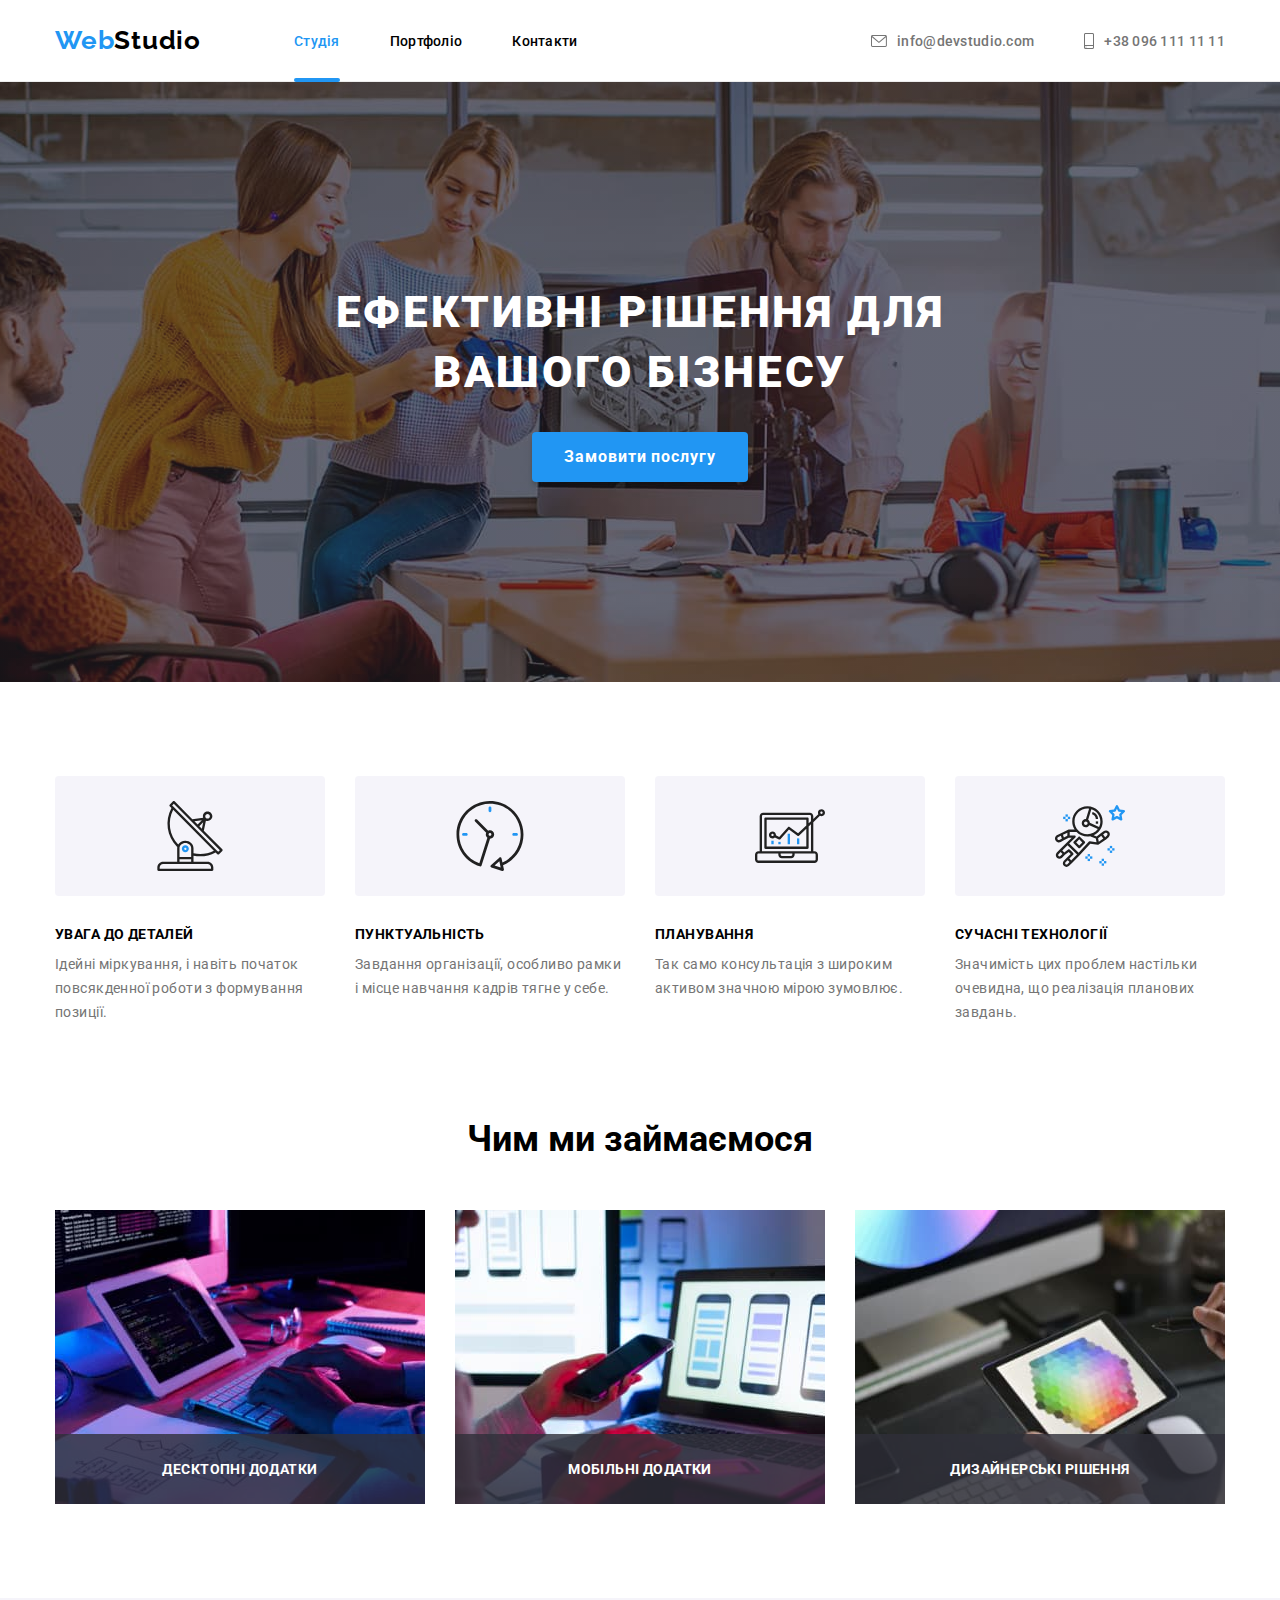
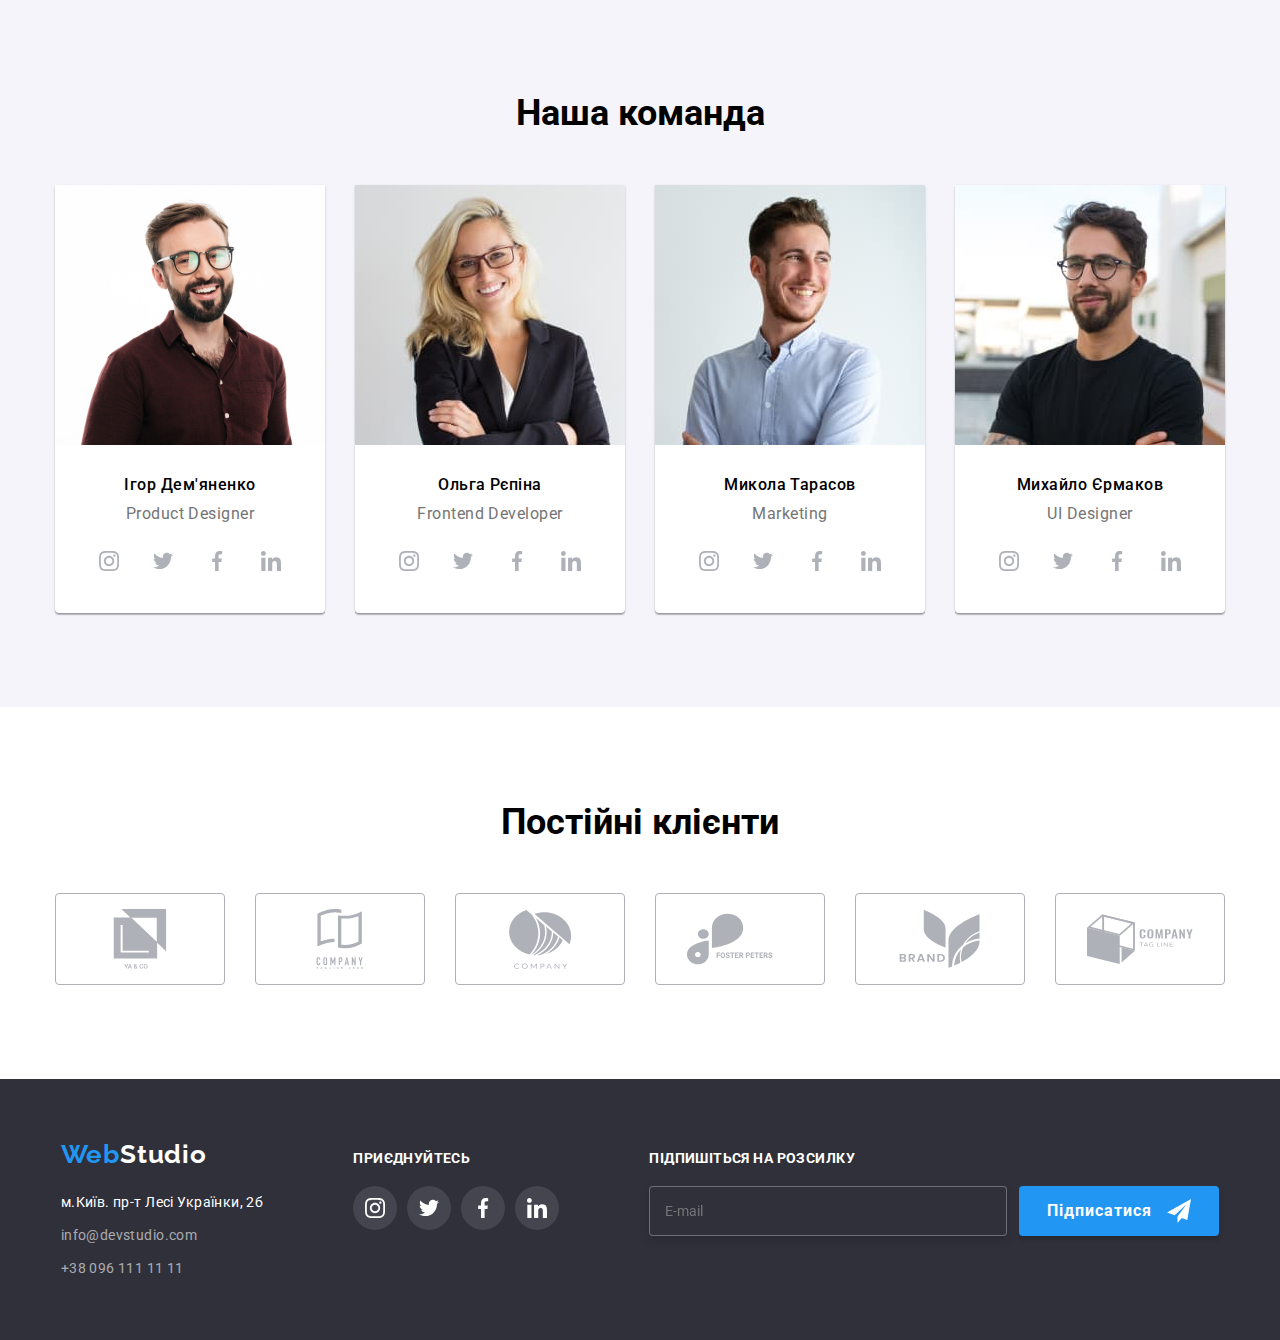
==== index.html @ ac4f2f2a "Add files via upload" ====
<!DOCTYPE html>
<html lang="uk">

<head>
  <meta charset="UTF-8">
  <meta http-equiv="X-UA-Compatible" content="IE=edge">
  <meta name="viewport" content="width=device-width, initial-scale=1.0">
  <link href="https://fonts.googleapis.com/css2?family=Raleway:wght@700&family=Roboto:wght@400;500;700;900&display=swap"
    rel="stylesheet">
  <link rel="stylesheet" href="https://cdnjs.cloudflare.com/ajax/libs/modern-normalize/1.1.0/modern-normalize.min.css">
  <link rel="stylesheet" href="css/main.min.css">
  <title>WebStudio</title>
</head>

<body>
  <!-- HEADER -->
  <header class="header">
    <div class="header__container container">
      <nav class="header__menu">
        <a href="/" class="logo__link logo"><span>Web</span>Studio</a>
        <ul class="menu__list">
          <li class="menu__item"><a href="#" class="menu__link active">Студія</a></li>
          <li class="menu__item"><a href="portfolio.html" class="menu__link">Портфоліо</a></li>
          <li class="menu__item"><a href="#" class="menu__link">Контакти</a></li>
        </ul>
      </nav>
      <ul class="header__contacts">
        <li class="header-contacts__item"><a href="mailto:info@devstudio.com" class="header-contacts__link link--mail">
            <svg class="contacts__icon icon--mail" width="16px" height="12px">
              <use href="./images/icons.svg#envelope"></use>
            </svg>
            info@devstudio.com</a></li>
        <li class="header-contacts__item"><a href="tel:+380961111111" class="header-contacts__link link--tel">
            <svg class="contacts__icon icon--tel" width="10px" height="16px">
              <use href="./images/icons.svg#smartphone"></use>
            </svg>+38 096
            111 11 11</a></li>
      </ul>
      <!-- MobMenu -->
      <button class="mob-menu__btn mob-menu__btn_open" data-menu-open>
        <svg class="mob-menu__burger" width="24" height="16">
          <use href="./images/icons.svg#icon-burger"></use>
        </svg>
      </button>
      <div class="mob-menu mob-menu_flex is-hidden" data-menu>
        <div>
          <button class="mob-menu__btn mob-menu__btn_close" data-menu-close>
            <svg class="mob-menu__cross" width="40" height="40">
              <use href="./images/icons.svg#icon-close"></use>
            </svg>
          </button>
          <ul class="mob-menu-list list">
            <li class="mob-menu-list__item">
              <a class="mob-menu-list__link link active" href="./index.html">Студия</a>
            </li>
            <li class="mob-menu-list__item">
              <a class="mob-menu-list__link link" href="./portfolio.html">Портфолио</a>
            </li>
            <li class="mob-menu-list__item">
              <a class="mob-menu-list__link link" href="">Контакты</a>
            </li>
          </ul>
        </div>
        <div class="mob-menu-list__down">
          <a class="mob-menu-list__tell link" href="tel:+380961111111">
            +38 096 111 11 11</a>
          <a class="mob-menu-list__mail link" href="mailto:info@devstudio.com">info@devstudio.com</a>
          <ul class="mob-menu-list__social list">
            <li class="mob-menu-list__social-item">Instagram</li>
            <li class="mob-menu-list__social-item">Twitter</li>
            <li class="mob-menu-list__social-item">Facebook</li>
            <li class="mob-menu-list__social-item">LinkedIn</li>
          </ul>
        </div>
      </div>
    </div>
  </header>
  <!-- /HEADER -->

  <!-- MAIN -->
  <main class="page">
    <!-- INTRO -->
    <section class="intro">
      <div class="intro__container container">
        <h1 class="intro__title">Ефективні рішення для вашого бізнесу</h1>
        <button type="button" class="intro__button" data-modal-open>Замовити послугу</button>
      </div>
    </section>
    <!-- ADVANTAGES -->
    <section class="section advantages">
      <div class="advantages__container container">
        <h2 class="advantages__title--hidden title-block">Принцип роботи</h2>
        <ul class="advantages__list">
          <li class="advantages__item advantages__item--antenna">
            <h3 class="advantages__subtitle">УВАГА ДО ДЕТАЛЕЙ</h3>
            <p class="advantages__text">Ідейні міркування, і навіть початок повсякденної роботи з формування позиції.
            </p>
          </li>
          <li class="advantages__item advantages__item--clock">
            <h3 class="advantages__subtitle">ПУНКТУАЛЬНІСТЬ</h3>
            <p class="advantages__text">Завдання організації, особливо рамки і місце навчання кадрів тягне у себе.</p>
          </li>
          <li class="advantages__item advantages__item--diagram">
            <h3 class="advantages__subtitle">ПЛАНУВАННЯ</h3>
            <p class="advantages__text">Так само консультація з широким активом значною мірою зумовлює.</p>
          </li>
          <li class="advantages__item advantages__item--astronaut">
            <h3 class="advantages__subtitle">СУЧАСНІ ТЕХНОЛОГІЇ</h3>
            <p class="advantages__text">Значимість цих проблем настільки очевидна, що реалізація планових завдань.</p>
          </li>
        </ul>
      </div>
    </section>
    <!-- What-We-Do -->
    <section class="section whatwedo">
      <div class="whatwedo__container container">
        <h2 class="whatwedo__title title-block">Чим ми займаємося</h2>
        <ul class="whatwedo__gallery gallery">
          <li class="whatwedo__item">
            <img srcset="images/whatwedo/whatwedo_img1@2x.jpg 2x" src="images/whatwedo/whatwedo_img1.jpg"
              alt="людина працює за комп'ютером" width="370" />
            <div class="whatwedo__overlay">
              <p class="whatwedo__text">Десктопні додатки</p>
            </div>
          </li>
          <li class="whatwedo__item">
            <img srcset="images/whatwedo/whatwedo_img2@2x.jpg 2x" src="images/whatwedo/whatwedo_img2.jpg"
              alt="жінка розробляє макет в ноутбуці" width="370">
            <div class="whatwedo__overlay">
              <p class="whatwedo__text">Мобільні додатки</p>
            </div>
          </li>
          <li class="whatwedo__item">
            <img srcset="images/whatwedo/whatwedo_img3@2x.jpg 2x" src="images/whatwedo/whatwedo_img3.jpg"
              alt="жінка дивиться палітру кольорів в планшеті" width="370">
            <div class="whatwedo__overlay">
              <p class="whatwedo__text">Дизайнерські рішення</p>
            </div>
          </li>
        </ul>
      </div>
    </section>
    <!-- TEAM -->
    <section class="section team">
      <div class="team__container container">
        <h2 class="team__title title-block">Наша команда</h2>
        <ul class="team__list">
          <li class="team__item item-team">
            <img srcset="./images/team/desktop-product-designer@2x.jpg 2x"
              src="./images/team/desktop-product-designer.jpg" alt="фото Ольга Репина" width="270">
            <div class="item-team__content">
              <h3 class="item-team__title">Ігор Дем'яненко</h3>
              <p class="item-team__text" lang="en">Product Designer</p>
              <ul class="team-icon__list">
                <li class="team-icon__item">
                  <a class="team-icon__link" href="#" target="_blank">
                    <svg class="team__icon icon--instagram" width="20px" height="20px">
                      <use href="./images/icons.svg#instagram"></use>
                    </svg>
                  </a>
                </li>
                <li class="team-icon__item">
                  <a class="team-icon__link" href="#" target="_blank">
                    <svg class="team__icon icon--twitter" width="20px" height="20px">
                      <use href="./images/icons.svg#twitter"></use>
                    </svg>
                  </a>
                </li>
                <li class="team-icon__item">
                  <a class="team-icon__link" href="#" target="_blank">
                    <svg class="team__icon icon--facebook" width="20" height="20">
                      <use href="./images/icons.svg#facebook"></use>
                    </svg>
                  </a>
                </li>
                <li class="team-icon__item">
                  <a class="team-icon__link" href="#" target="_blank">
                    <svg class="team__icon icon--linkedin" width="20px" height="20px">
                      <use href="./images/icons.svg#linkedin"></use>
                    </svg>
                  </a>
                </li>
              </ul>
            </div>
          </li>
          <li class="team__item item-team">
            <img srcset="./images/team/desktop-frontend-developer@2x.jpg 2x"
              src="./images/team/desktop-frontend-developer.jpg" width="270" alt="фотографія Ольгі">
            <div class="item-team__content">
              <h3 class="item-team__title">Ольга Рєпіна</h3>
              <p class="item-team__text" lang="en">Frontend Developer</p>
              <ul class="team-icon__list">
                <li class="team-icon__item">
                  <a class="team-icon__link" href="#" target="_blank">
                    <svg class="team__icon icon--instagram" width="20px" height="20px">
                      <use href="./images/icons.svg#instagram"></use>
                    </svg>
                  </a>
                </li>
                <li class="team-icon__item">
                  <a class="team-icon__link" href="#" target="_blank">
                    <svg class="team__icon icon--twitter" width="20px" height="20px">
                      <use href="./images/icons.svg#twitter"></use>
                    </svg>
                  </a>
                </li>
                <li class="team-icon__item">
                  <a class="team-icon__link" href="#" target="_blank">
                    <svg class="team__icon icon--facebook" width="20" height="20">
                      <use href="./images/icons.svg#facebook"></use>
                    </svg>
                  </a>
                </li>
                <li class="team-icon__item">
                  <a class="team-icon__link" href="#" target="_blank">
                    <svg class="team__icon icon--linkedin" width="20px" height="20px">
                      <use href="./images/icons.svg#linkedin"></use>
                    </svg>
                  </a>
                </li>
              </ul>
            </div>
          </li>
          <li class="team__item item-team">
            <img srcset="./images/team/desktop-marketing@2x.jpg 2x" src="./images/team/desktop-marketing.jpg"
              width="270" alt="фотографія Миколи">
            <div class="item-team__content">
              <h3 class="item-team__title">Микола Тарасов</h3>
              <p class="item-team__text" lang="en">Marketing</p>
              <ul class="team-icon__list">
                <li class="team-icon__item">
                  <a class="team-icon__link" href="#" target="_blank">
                    <svg class="team__icon icon--instagram" width="20px" height="20px">
                      <use href="./images/icons.svg#instagram"></use>
                    </svg>
                  </a>
                </li>
                <li class="team-icon__item">
                  <a class="team-icon__link" href="#" target="_blank">
                    <svg class="team__icon icon--twitter" width="20px" height="20px">
                      <use href="./images/icons.svg#twitter"></use>
                    </svg>
                  </a>
                </li>
                <li class="team-icon__item">
                  <a class="team-icon__link" href="#" target="_blank">
                    <svg class="team__icon icon--facebook" width="20" height="20">
                      <use href="./images/icons.svg#facebook"></use>
                    </svg>
                  </a>
                </li>
                <li class="team-icon__item">
                  <a class="team-icon__link" href="#" target="_blank">
                    <svg class="team__icon icon--linkedin" width="20px" height="20px">
                      <use href="./images/icons.svg#linkedin"></use>
                    </svg>
                  </a>
                </li>
              </ul>
            </div>
          </li>
          <li class="team__item item-team">
            <img srcset="./images/team/desktop-ui-designer@2x.jpg 2x" src="./images/team/desktop-ui-designer.jpg"
              width="270" alt="фотографія Михайла">
            <div class="item-team__content">
              <h3 class="item-team__title">Михайло Єрмаков</h3>
              <p class="item-team__text" lang="en">UI Designer</p>
              <ul class="team-icon__list">
                <li class="team-icon__item">
                  <a class="team-icon__link" href="#" target="_blank">
                    <svg class="team__icon icon--instagram" width="20px" height="20px">
                      <use href="./images/icons.svg#instagram"></use>
                    </svg>
                  </a>
                </li>
                <li class="team-icon__item">
                  <a class="team-icon__link" href="#" target="_blank">
                    <svg class="team__icon icon--twitter" width="20px" height="20px">
                      <use href="./images/icons.svg#twitter"></use>
                    </svg>
                  </a>
                </li>
                <li class="team-icon__item">
                  <a class="team-icon__link" href="#" target="_blank">
                    <svg class="team__icon icon--facebook" width="20" height="20">
                      <use href="./images/icons.svg#facebook"></use>
                    </svg>
                  </a>
                </li>
                <li class="team-icon__item">
                  <a class="team-icon__link" href="#" target="_blank">
                    <svg class="team__icon icon--linkedin" width="20px" height="20px">
                      <use href="./images/icons.svg#linkedin"></use>
                    </svg>
                  </a>
                </li>
              </ul>
            </div>
          </li>
        </ul>
      </div>
    </section>
    <section class="clients section">
      <div class="clients__container container">
        <h2 class="clients__title title-block">Постійні клієнти</h2>
        <ul class="clients__list">
          <li class="clients__item">
            <a class="clients__link" href="#" target="_blank">
              <svg class="clients__icon" width="106" height="60">
                <use href="./images/icons.svg#ya-co"></use>
              </svg>
            </a>
          </li>
          <li class="clients__item">
            <a class="clients__link" href="#" target="_blank">
              <svg class="clients__icon" width="106" height="60">
                <use href="./images/icons.svg#tagline"></use>
              </svg>
            </a>
          </li>
          <li class="clients__item">
            <a class="clients__link" href="#" target="_blank">
              <svg class="clients__icon" width="106" height="60">
                <use href="./images/icons.svg#company"></use>
              </svg>
            </a>
          </li>
          <li class="clients__item">
            <a class="clients__link" href="#" target="_blank">
              <svg class="clients__icon" width="106" height="60">
                <use href="./images/icons.svg#foster"></use>
              </svg>
            </a>
          </li>
          <li class="clients__item">
            <a class="clients__link" href="#" target="_blank">
              <svg class="clients__icon" width="106" height="60">
                <use href="./images/icons.svg#brand"></use>
              </svg>
            </a>
          </li>
          <li class="clients__item">
            <a class="clients__link" href="#" target="_blank">
              <svg class="clients__icon" width="106" height="60">
                <use href="./images/icons.svg#tag-line"></use>
              </svg>
            </a>
          </li>
        </ul>
      </div>
    </section>
  </main>
  <!-- /MAIN -->
  <!-- FOOTER -->
  <footer class="footer">
    <div class="footer__container container">
      <div class="footer__info">
        <a href="/" class="footer-logo logo__link "><span>Web</span>Studio</a>
        <address class="footer__address address">
          <ul class="address__list">
            <li><a href="https://goo.gl/maps/fDBCQv3pAZJWur3u7" target="_blank" rel="noreferrer noopener nofollow"
                class="address__link--white">м.Київ. пр-т Лесі Українки, 2б</a></li>
            <li><a href="mailto:info@devstudio.com" class="address__link">info@devstudio.com</a></li>
            <li><a href="tel:+380961111111" class="address__link">+38 096 111 11 11</a></li>
          </ul>
        </address>
      </div>
      <div class="footer__socials socials">
        <p class="socials__title">приєднуйтесь</p>
        <ul class="socials__list">
          <li class="socials__item">
            <a class="socials__link" href="#" target="_blank">
              <svg class="socials__icon" width="20" height="20">
                <use href="./images/icons.svg#instagram"></use>
              </svg>
            </a>
          </li>
          <li class="socials__item">
            <a class="socials__link" href="#" target="_blank">
              <svg class="socials__icon" width="20" height="20">
                <use href="./images/icons.svg#twitter"></use>
              </svg>
            </a>
          </li>
          <li class="socials__item">
            <a class="socials__link" href="#" target="_blank">
              <svg class="socials__icon" width="20" height="20">
                <use href="./images/icons.svg#facebook"></use>
              </svg>
            </a>
          </li>
          <li class="socials__item">
            <a class="socials__link" href="#" target="_blank">
              <svg class="socials__icon" width="20" height="20">
                <use href="./images/icons.svg#linkedin"></use>
              </svg>
            </a>
          </li>
        </ul>
      </div>
      <!-- FOOTER-FORM -->
      <form class="footer__form form">
        <p class="footer-form__title">Підпишіться на розсилку</p>
        <div class="footer-form__wrapper">
          <input class="footer-form__email" type="email" name="useremail" placeholder="E-mail"
            pattern="[a-z0-9._%+-]+@[a-z0-9.-]+\.[a-z]{2,4}$">
          <button class="footer-form__btn" type="submit">Підписатися
            <svg class="footer-form__icon icon--check-mark" width="24" height="24">
              <use href="./images/icons.svg#check-mark"></use>
            </svg>
            <svg class="footer-form__icon icon--send" width="24" height="24">
              <use href="./images/icons.svg#icon-send"></use>
            </svg>
          </button>
        </div>
      </form>
      <!--/ FOOTER-FORM -->
    </div>
  </footer>
  <!--/ FOOTER -->
  <!-- BACKDROP -->
  <div class="backdrop backdrop--hidden" data-modal>
    <div class="modal">
      <button class="modal__btn" type="button" data-modal-close></button>
      <!-- BACKDROP-FORM -->
      <form class="modal__form form">
        <p class="modal__title">Залиште свої дані, ми вам передзвонимо</p>
        <label class="modal__label" for="person">
          <span class="modal__subtitle">Імʼя</span>
        </label>
        <div class="modal__wrapper">
          <input class="modal__input input--person" type="text" required pattern="[a-zA-Zа-яА-ЯіІїЇʼҐґєЄ]+"
            name="username" id="person">
          <svg class="modal__icon icon--person" width="18" height="18">
            <use href="./images/icons.svg#person"></use>
          </svg>
        </div>
        <label class="modal__label" for="phone">
          <span class="modal__subtitle">Телефон</span>
        </label>
        <div class="modal__wrapper">
          <input class="modal__input input--phone" type="tel" name="userphone" id="phone"
            pattern="[0-9]{3}-[0-9]{3}-[0-9]{2}-[0-9]{2}" required>
          <svg class="modal__icon icon--phone" width="18" height="18">
            <use href="./images/icons.svg#phone"></use>
          </svg>
        </div>
        <label class="modal__label" for="email">
          <span class="modal__subtitle">Пошта</span>
        </label>
        <div class="modal__wrapper">
          <input class="modal__input input--email" type="email" name="useremail" id="email" required
            pattern="[a-z0-9._%+-]+@[a-z0-9.-]+\.[a-z]{2,4}$">
          <svg class="modal__icon icon--email" width="18" height="18">
            <use href="./images/icons.svg#email"></use>
          </svg>
        </div>
        <label class="modal__label" for="message">
          <span class="modal__subtitle">Пошта</span>
        </label>
        <textarea name="usermessage" class="modal__message" placeholder="Введіть текст" id="message"></textarea>

        <label class="modal__label label--checkbox">
          <input class="modal__checkbox checkbox" type="checkbox" name="userpolicy" required>
          <svg class="checkbox-icon__wrap" width="16" height="15">
            <use class="checkbox-icon__inner" href="./images/icons.svg#check-mark"></use>
          </svg>
          Погоджуюся з розсилкою та приймаю&nbsp;<a href="#">Умови договору</a>
        </label>
        <button class="modal-form__btn" type="submit">Відправити</button>
      </form>
      <!--/ BACKDROP-FORM -->
    </div>
  </div>
  <!--/ BACKDROP -->
  <script src="./js/modal.js"></script>
  <script src="./js/mobile-menu.js"></script>
</body>

</html>
---- css/main.min.css ----
a{text-decoration:none}ul,ol,li{list-style:none;margin:0;padding:0}img{display:block}button{cursor:pointer}h1,h2,h3,h4,h5,h6,p{margin:0}body{font-size:14px;color:var(--black-text-colot);font-family:var(--primary-font)}.container{margin:0 auto;padding:0 15px}@media(min-width: 480px){.container{max-width:480px}}@media(min-width: 768px){.container{max-width:768px}}@media(min-width: 1200px){.container{max-width:1200px}}.section{padding:60px 0}@media(min-width: 1200px){.section{padding:94px 0}}:root{--primary-font: "Roboto", sans-serif;--secondary-font: "Raleway", sans-serif;--white-base-color: #fff;--third-background-color: #f5f4fa;--black-background-color: #2F303A;--black-text-color: #212121;--grey-text-color: #757575;--white-alfa-color: rgba(255, 255, 255, 0.6);--blue-accent-color: #2196F3}.advantages__title--hidden,.visually--hidden,.ourworks__title--hidden{position:absolute;width:1px;height:1px;margin:-1px;padding:0;overflow:hidden;border:0;clip:rect(0 0 0 0)}.title-block{font-weight:700;font-size:28px;line-height:1.1785714286;text-align:center;margin-bottom:30px}@media(min-width: 1200px){.title-block{font-size:36px;margin-bottom:50px}}.logo{font-family:var(--secondary-font);font-weight:700;letter-spacing:.03em;font-size:24px;line-height:1.1666666667;padding:16px 0}.logo:not(:last-child){margin:0 88px 0 0}@media screen and (min-width: 768px){.logo{padding:25px 0}}@media screen and (min-width: 1200px){.logo{font-size:26px;line-height:1.1923076923}.logo:not(:last-child){margin:0 93px 0 0}}.logo__link{color:#000}.logo__link span{color:var(--blue-accent-color)}.footer-logo{font-family:var(--secondary-font);font-weight:700;letter-spacing:.03em;font-size:24px;line-height:1.1666666667;color:var(--white-base-color);margin:0 0 20px 0;display:inline-block}@media screen and (min-width: 1200px){.footer-logo{font-size:26px;line-height:1.1923076923}}.backdrop{position:fixed;top:0;left:0;width:100%;height:100%;background:rgba(0,0,0,.2);transition-property:opacity,transform,visibility;transition-duration:250ms;transition-timing-function:cubic-bezier(0.4, 0, 0.2, 1)}.backdrop--hidden{transform:scale(0.5);opacity:0;pointer-events:none;visibility:hidden}.modal{position:absolute;top:50%;left:50%;width:310px;transform:translate(-50%, -50%);background-color:var(--white-base-color);box-shadow:0px 1px 3px rgba(0,0,0,.12),0px 1px 1px rgba(0,0,0,.14),0px 2px 1px rgba(0,0,0,.2);border-radius:4px}@media screen and (min-width: 480px){.modal{width:450px}}@media screen and (min-width: 1200px){.modal{width:528px}}.modal__btn{position:absolute;top:8px;right:8px;width:30px;height:30px;padding:0;border:1px solid rgba(0,0,0,.2);border-radius:50%;background-color:var(--blue-accent-color);transition-property:background-color;transition-duration:250ms;transition-timing-function:cubic-bezier(0.4, 0, 0.2, 1)}.modal__btn:hover{background-color:#fff}.modal__btn::before{position:absolute;top:12px;left:8px;transform:rotate(113deg);content:"";width:18px;height:3px;background-color:#fff;border-radius:2px;transition-property:transform,background-color;transition-duration:250ms;transition-timing-function:cubic-bezier(0.4, 0, 0.2, 1)}.modal__btn::after{position:absolute;top:15px;left:3px;transform:rotate(50deg);content:"";width:14px;height:3px;content:"";background-color:#fff;border-radius:2px;transition-property:transform,background-color;transition-duration:250ms;transition-timing-function:cubic-bezier(0.4, 0, 0.2, 1)}.modal__btn:focus::before,.modal__btn:hover::before{transform:rotate(45deg);background-color:var(--blue-accent-color);top:13px;left:4px;width:20px;height:3px}.modal__btn:focus::after,.modal__btn:hover::after{background-color:var(--blue-accent-color);transform:rotate(-45deg);top:13px;left:4px;width:20px;height:3px}.modal__form{max-width:310px;padding:30px 30px 10px;display:flex;flex-direction:column}@media screen and (min-width: 480px){.modal__form{max-width:450px;padding:40px}}@media(min-width: 1200px){.modal__form{max-width:528px}}.modal__title{font-weight:700;letter-spacing:.03em;font-size:20px;line-height:1.15;text-align:center;color:var(--black-text-color);margin-bottom:12px}.modal__label{margin-bottom:4px}.modal__subtitle{font-size:12px;line-height:1.1666666667;letter-spacing:.01em;color:var(--grey-text-color)}.modal__wrapper{position:relative;margin-bottom:10px}.modal__input{width:100%;height:40px;padding:14px 0 14px 42px;border:1px solid rgba(33,33,33,.2);border-radius:4px;outline:none;transition-property:border;transition-duration:250ms;transition-timing-function:cubic-bezier(0.4, 0, 0.2, 1)}.modal__input:focus{border:1px solid var(--blue-accent-color)}.modal__icon{position:absolute;top:50%;left:15px;transform:translateY(-50%);transition-property:fill;transition-duration:250ms;transition-timing-function:cubic-bezier(0.4, 0, 0.2, 1)}.modal__input:focus+.modal__icon{fill:var(--blue-accent-color)}.modal__message{width:100%;height:120px;padding:12px 16px;margin-bottom:20px;border:1px solid rgba(33,33,33,.2);border-radius:4px;resize:none;outline:none;transition-property:border;transition-duration:250ms;transition-timing-function:cubic-bezier(0.4, 0, 0.2, 1)}.modal__message::placeholder{font-weight:400;font-size:12px;line-height:1.1666666667;letter-spacing:.01em;color:rgba(117,117,117,.5)}.modal__message:focus{border:1px solid var(--blue-accent-color)}.checkbox{appearance:none}.label--checkbox{display:flex;align-items:center;margin:0 0 30px 10px;text-align:center;font-weight:400;font-size:12px;line-height:1.1666666667;letter-spacing:.03em;color:var(--grey-text-color)}.label--checkbox>a{text-decoration:underline;color:var(--blue-accent-color)}@media(min-width: 1200px){.label--checkbox{font-size:14px;line-height:1.7142857143}}.checkbox-icon__wrap{border:2px solid #212121;border-radius:2px;margin-right:9px}.modal__checkbox:checked+.checkbox-icon__wrap{background-color:var(--blue-accent-color);border:none}.modal-form__btn{align-self:center;font-weight:700;font-size:16px;line-height:1.875;color:var(--white-base-color);padding:10px 20px;background:var(--blue-accent-color);box-shadow:0px 4px 4px rgba(0,0,0,.15);border-radius:4px;border:none}@media screen and (min-width: 480px){.modal-form__btn{padding:10px 52px}}.footer-form__title{margin-bottom:20px;font-weight:700;letter-spacing:.03em;text-align:center;line-height:1.1428571429;text-transform:uppercase;color:var(--white-base-color)}@media(min-width: 1200px){.footer-form__title{text-align:start}}.footer-form__wrapper{display:flex;flex-direction:column;align-items:center;row-gap:20px}@media(min-width: 1200px){.footer-form__wrapper{flex-direction:row;column-gap:12px}}.footer-form__email{width:300px;height:50px;padding:15px;background:var(--black-background-color);border:1px solid rgba(255,255,255,.3);filter:drop-shadow(0px 4px 4px rgba(0, 0, 0, 0.15));border-radius:4px;outline:none;transition-property:border;transition-duration:250ms;transition-timing-function:cubic-bezier(0.4, 0, 0.2, 1)}.footer-form__email:focus{border:1px solid var(--blue-accent-color);color:var(--white-base-color)}@media(min-width: 480px){.footer-form__email{width:450px}}@media(min-width: 1200px){.footer-form__email{width:358px}}.footer-form__btn{position:relative;display:flex;align-items:center;column-gap:10px;min-width:200px;height:50px;padding:10px 28px;font-weight:700;font-size:16px;line-height:1.875;letter-spacing:.06em;background:var(--blue-accent-color);box-shadow:0px 4px 4px rgba(0,0,0,.15);border-radius:4px;color:var(--white-base-color);border:none}.icon--check-mark{opacity:0}.footer-form__btn:hover .icon--check-mark{animation-name:checkMarkAttention;animation-duration:1s;animation-delay:.8s;animation-timing-function:cubic-bezier(0.455, 0.03, 0.515, 0.955);animation-iteration-count:infinite}@keyframes checkMarkAttention{50%{opacity:1}}.icon--send{position:absolute;right:28px;fill:var(--white-base-color)}.footer-form__btn:hover .icon--send{animation-name:iconPlane;animation-duration:.7s;animation-timing-function:cubic-bezier(0.755, 0.05, 0.855, 0.06);animation-fill-mode:forwards;z-index:100}@keyframes iconPlane{0%{transform:translate(0px, 0px)}100%{transform:translate(100px, -150px);opacity:0}}.mob-menu{width:100vw;height:100vh;position:fixed;background-color:#fff;top:0;right:0;padding:15px 10px 48px 40px;z-index:999}.mob-menu_flex{display:flex;flex-direction:column;justify-content:space-between}.mob-menu__btn{transition-property:fill;transition-duration:250ms;transition-timing-function:cubic-bezier(0.4, 0, 0.2, 1)}.mob-menu__btn:hover>svg{fill:var(--blue-accent-color)}.mob-menu__btn_open{display:flex;align-items:center;justify-content:center;width:40px;height:40px;background-color:rgba(0,0,0,0);color:#212121;border:none;margin-left:auto;cursor:pointer}@media screen and (min-width: 768px){.mob-menu__btn_open{display:none}}.mob-menu__btn_close{display:flex;align-items:center;justify-content:center;background-color:rgba(0,0,0,0);color:#212121;border:none;margin-left:auto;cursor:pointer}.mob-menu-list__item:not(:last-child){margin-bottom:32px}.mob-menu-list__link{font-family:Roboto;font-weight:500;font-size:40px;line-height:1.18;letter-spacing:.02em;color:var(--black-text-color);transition-property:color;transition-duration:250ms;transition-timing-function:cubic-bezier(0.4, 0, 0.2, 1)}.mob-menu-list__link:focus,.mob-menu-list__link:hover{color:var(--blue-accent-color)}.mob-menu-list__tell{display:block;margin-bottom:32px;font-family:Roboto;font-style:normal;font-weight:500;font-size:30px;line-height:1;letter-spacing:.02em;color:var(--blue-accent-color)}@media screen and (min-width: 480px){.mob-menu-list__tell{font-size:34px;line-height:1.1764705882}}.mob-menu-list__mail{display:block;font-family:Roboto;font-style:normal;font-weight:500;font-size:24px;line-height:1.17;letter-spacing:.02em;color:var(--grey-text-color);margin-bottom:40px}@media screen and (min-width: 480px){.mob-menu-list__mail{margin-bottom:64px}}.mob-menu-list__social{display:flex;flex-wrap:wrap;gap:20px}.mob-menu-list__social-item{position:relative;font-weight:500;font-size:18px;line-height:1.22;letter-spacing:.02em;color:var(--blue-accent-color);cursor:pointer}.mob-menu-list__social-item:not(:first-child)::before{content:"";display:block;position:absolute;top:0;left:-10px;width:1px;height:22px;background-color:rgba(33,33,33,.2)}@media screen and (max-width: 407px){.mob-menu-list__social-item:last-child{margin-left:10px}}.mob-menu.is-hidden{opacity:0;visibility:hidden;pointer-events:none}.header{border-bottom:1px solid #ececec}.header__container{display:flex;align-items:center}.header__menu{display:flex;align-items:center}.header__contacts{display:none}@media(min-width: 768px){.header__contacts{display:block;margin-left:auto}}@media screen and (min-width: 1200px){.header__contacts{display:flex}.header__contacts>li:not(:last-child){margin:0 50px 0 0px}}.menu__list{display:none}@media(min-width: 768px){.menu__list{display:flex;align-items:center}}.menu__item:not(:last-child){margin:0 50px 0 0}.menu__link{display:block;padding:32px 0;color:inherit;font-weight:500;letter-spacing:.02em;line-height:1.1428571429;transition-property:color;transition-duration:250ms;transition-timing-function:cubic-bezier(0.4, 0, 0.2, 1)}.menu__link:hover{color:var(--blue-accent-color)}.active{color:var(--blue-accent-color);position:relative}.active::after{position:absolute;bottom:-1px;left:0;content:"";width:100%;height:4px;background:var(--blue-accent-color);border-radius:2px;display:block}.header-contacts__link{display:flex;align-items:center;column-gap:10px;color:var(--grey-text-color);letter-spacing:.02em;font-weight:500;font-size:12px;line-height:1.1666666667;padding:5px 0;transition-property:color;transition-duration:250ms;transition-timing-function:cubic-bezier(0.4, 0, 0.2, 1)}.header-contacts__link:hover,.header-contacts__link:focus{color:var(--blue-accent-color)}@media screen and (min-width: 1200px){.header-contacts__link{padding:32px 0;font-size:14px;line-height:1.1428571429}}.contacts__icon{fill:currentColor}@media screen and (max-width: 1200px){.icon--mail{width:14px;height:10px}}@media screen and (max-width: 1200px){.icon--tel{width:10px;height:14px}}.intro{margin:0 auto;max-width:1600px;padding:118px 0;text-align:center;background:var(--black-background-color);background-image:linear-gradient(to right, rgba(47, 48, 58, 0.4), rgba(47, 48, 58, 0.4)),url(../../../images/bg/bg-mob-hd.jpg);background-repeat:no-repeat;background-position:center;background-size:cover}@media screen and (min-device-pixel-ratio: 2),screen and (min-resolution: 192dpi),screen and (min-resolution: 2dppx){.intro{background-image:linear-gradient(to right, rgba(47, 48, 58, 0.4), rgba(47, 48, 58, 0.4)),url(../../../images/bg/bg-mob-hd@2x.jpg)}}@media(min-width: 768px){.intro{background-image:linear-gradient(to right, rgba(47, 48, 58, 0.4), rgba(47, 48, 58, 0.4)),url(../../../images/bg/bg-tab-hd.jpg)}}@media screen and (min-width: 768px)and (min-device-pixel-ratio: 2),screen and (min-width: 768px)and (min-resolution: 192dpi),screen and (min-width: 768px)and (min-resolution: 2dppx){.intro{background-image:linear-gradient(to right, rgba(47, 48, 58, 0.4), rgba(47, 48, 58, 0.4)),url(../../../images/bg/bg-tab-hd@2x.jpg)}}@media screen and (min-width: 1200px){.intro{padding:200px 0;background-image:linear-gradient(to right, rgba(47, 48, 58, 0.4), rgba(47, 48, 58, 0.4)),url(../../../images/bg/intro-bg__Img.jpg)}}@media screen and (min-width: 1200px)and (min-device-pixel-ratio: 2),screen and (min-width: 1200px)and (min-resolution: 192dpi),screen and (min-width: 1200px)and (min-resolution: 2dppx){.intro{background-image:linear-gradient(to right, rgba(47, 48, 58, 0.4), rgba(47, 48, 58, 0.4)),url(../../../images/bg/intro-bg@2x.jpg)}}.intro__title{color:var(--white-base-color);text-transform:uppercase;letter-spacing:.06em;font-size:26px;line-height:42px;line-height:1.6153846154;margin-left:auto;margin-right:auto;margin-bottom:30px;max-width:360px}@media screen and (min-width: 1200px){.intro__title{font-weight:900;font-size:44px;line-height:1.3636363636;max-width:696px}}.intro__button{color:var(--white-base-color);background-color:var(--blue-accent-color);min-width:200px;padding:10px 32px;box-shadow:0px 4px 4px rgba(0,0,0,.15);border-radius:4px;font-weight:700;font-size:16px;font-family:inherit;line-height:1.875;letter-spacing:.06em;border:none}@media screen and (min-width: 1200px){.intro__button{min-width:216px}}.advantages__list{display:flex;justify-content:center;flex-wrap:wrap;gap:30px}.advantages__item::before{content:"";display:block;height:120px;margin-bottom:30px;background-color:var(--third-background-color);background-repeat:no-repeat;background-position:center;border-radius:4px}@media(min-width: 480px){.advantages__item{max-width:450px}}@media(min-width: 768px){.advantages__item{max-width:354px}}@media(min-width: 1200px){.advantages__item{max-width:270px}}.advantages__item--antenna::before{background-image:url(../images/bg-svg/antenna.svg)}.advantages__item--clock::before{background-image:url(../images/bg-svg/clock.svg)}.advantages__item--diagram::before{background-image:url(../images/bg-svg/diagram.svg)}.advantages__item--astronaut::before{background-image:url(../images/bg-svg/astronaut.svg)}.advantages__subtitle{text-align:center;font-size:14px;margin-bottom:10px;font-weight:700;letter-spacing:.03em;line-height:1.1428571429;text-transform:uppercase}@media(min-width: 768px){.advantages__subtitle{text-align:start}}.advantages__text{color:var(--grey-text-color);line-height:1.7142857143;letter-spacing:.03em}.whatwedo{display:none;padding-top:0}.whatwedo__gallery{display:flex;align-items:center;gap:30px}@media(min-width: 1200px){.whatwedo{display:flex}}.whatwedo__item{flex:1 1 33.3333%;position:relative}.whatwedo__item>img{max-width:100%}.whatwedo__overlay{position:absolute;bottom:0;left:0;width:100%;height:70px;display:flex;justify-content:center;align-items:center;background:rgba(47,48,58,.8)}.whatwedo__text{font-weight:700;line-height:1.1428571429;letter-spacing:.03em;text-transform:uppercase;color:var(--white-base-color)}.team{background:var(--third-background-color)}.team__list{display:flex;justify-content:center;flex-wrap:wrap;gap:30px}.team__item{width:450px;box-shadow:0px 1px 3px rgba(0,0,0,.12),0px 1px 1px rgba(0,0,0,.14),0px 2px 1px rgba(0,0,0,.2);border-radius:0px 0px 4px 4px;background-color:var(--white-base-color)}.team__item>img{width:100%;height:auto}@media(min-width: 768px){.team__item{max-width:354px}}@media(min-width: 1200px){.team__item{max-width:270px}}.item-team__content{flex:1 1 auto;text-align:center;padding:30px 5px}.item-team__title{font-size:16px;font-weight:500;line-height:1.1875;letter-spacing:.03em;margin-bottom:10px}.item-team__text{color:var(--grey-text-color);font-size:16px;line-height:1.1875;letter-spacing:.03em;margin-bottom:16px}.team-icon__list{display:flex;justify-content:center;align-items:center;column-gap:10px}.team-icon__item{width:44px;height:44px}.team-icon__link{display:flex;justify-content:center;align-items:center;border-radius:50%;width:100%;height:100%;color:#afb1b8;transition-property:color,background-color;transition-duration:250ms;transition-timing-function:cubic-bezier(0.4, 0, 0.2, 1)}.team-icon__link:focus,.team-icon__link:hover{color:var(--white-base-color);background-color:var(--blue-accent-color)}.team__icon{fill:currentColor}.clients__list{display:flex;justify-content:center;flex-wrap:wrap;gap:30px}.clients__item{width:170px;height:92px}@media(min-width: 480px)and (max-width: 768px){.clients__item{width:210px}}@media(min-width: 768px)and (max-width: 1200px){.clients__item{width:226px}}.clients__link{display:flex;align-items:center;justify-content:center;border:1px solid #afb1b8;border-radius:4px;color:#afb1b8;width:100%;height:100%;transition-property:color,border;transition-duration:250ms;transition-timing-function:cubic-bezier(0.4, 0, 0.2, 1)}.clients__link:focus,.clients__link:hover{border:1px solid var(--blue-accent-color);color:var(--blue-accent-color)}.clients__icon{fill:currentColor}.footer{background:var(--black-background-color);padding:60px 0}.footer__container{display:flex;flex-wrap:wrap;flex-direction:column;align-items:center;gap:60px}@media(min-width: 768px){.footer__container{flex-direction:row;justify-content:center;align-items:baseline;column-gap:165px}}@media(min-width: 1200px){.footer__container{column-gap:90px}}.footer__info{text-align:center}@media(min-width: 1200px){.footer__info{text-align:start}}.footer__address{font-style:normal;line-height:1.7142857143;letter-spacing:.03em}.address__list>li:not(:last-child){margin:0 0 9px 0}.address__link{color:var(--white-alfa-color)}.address__link--white{color:var(--white-base-color)}.address__link--white:focus,.address__link--white:hover,.address__link:hover,.address__link:focus{color:var(--blue-accent-color);transition:all .3s linear}.socials__title{font-weight:700;line-height:1.1428571429;letter-spacing:.03em;text-align:center;text-transform:uppercase;color:var(--white-base-color);margin-bottom:20px}@media(min-width: 1200px){.socials__title{text-align:start}}.socials__list{display:flex;align-items:center;column-gap:10px}.socials__item{width:44px;height:44px}.socials__link{display:flex;justify-content:center;align-items:center;color:var(--white-base-color);background:rgba(255,255,255,.1);border-radius:50%;width:100%;height:100%;transition-property:background-color;transition-duration:250ms;transition-timing-function:cubic-bezier(0.4, 0, 0.2, 1)}.socials__link:focus,.socials__link:hover{background-color:var(--blue-accent-color)}.socials__icon{fill:currentColor}.ourworks-list__buttons{display:flex;flex-wrap:wrap;justify-content:flex-start;margin-bottom:40px;gap:15px 8px}@media(min-width: 768px){.ourworks-list__buttons{margin-bottom:30px;justify-content:center}}@media(min-width: 1200px){.ourworks-list__buttons{margin-bottom:50px}}.buttons__item{flex:0 0 auto}.buttons__item>.btn{font-weight:500;font-size:16px;line-height:1.625;font-family:inherit;padding:6px 25px;background:var(--third-background-color);border-radius:4px;letter-spacing:.03em;border:none;transition-property:background-color,color,box-shadow;transition-duration:250ms;transition-timing-function:cubic-bezier(0.4, 0, 0.2, 1)}.buttons__item>.btn:hover,.buttons__item>.btn:focus{background-color:var(--blue-accent-color);color:var(--white-base-color);box-shadow:0px 3px 1px rgba(0,0,0,.1),0px 1px 2px rgba(0,0,0,.08),0px 2px 2px rgba(0,0,0,.12)}.ourworks-cards__list{display:flex;justify-content:center;flex-wrap:wrap;gap:30px}.ourworks-card__item{max-width:450px}@media(min-width: 768px){.ourworks-card__item{flex-basis:calc((100% - 30px)/2);max-width:354px}.ourworks-card__item:last-child{margin-right:auto}}@media(min-width: 1200px){.ourworks-card__item{flex-basis:calc((100% - 60px)/3);max-width:370px}}.ourworks-card__link{display:flex;flex-direction:column;height:100%;color:inherit;transition-property:box-shadow;transition-duration:250ms;transition-timing-function:cubic-bezier(0.4, 0, 0.2, 1)}.ourworks-card__link:hover,.ourworks-card__link:focus{box-shadow:0px 1px 1px rgba(0,0,0,.12),0px 4px 4px rgba(0,0,0,.06),1px 4px 6px rgba(0,0,0,.16)}.ourworks-card__img{width:450px;max-width:100%;height:auto}.ourworks-card__content{display:flex;flex-direction:column;flex-grow:1;padding:20px 24px;border:1px solid #eee;border-top:none}.ourworks-card__title{flex-grow:1;font-weight:700;font-size:18px;line-height:2.5714285714;letter-spacing:.06em;margin-bottom:4px}.ourworks-card__text{font-size:16px;line-height:1.875;color:var(--grey-text-color);letter-spacing:.03em;background-color:#fff}.ourworks-card__overlay{position:relative;overflow:hidden}.overlay-card__text{position:absolute;top:0;left:0;width:100%;height:100%;padding:63px 24px;background:rgba(33,150,243,.9);color:var(--white-base-color);font-size:18px;line-height:1.5555555556;letter-spacing:.03em;transform:translateY(101%);transition-property:transform;transition-duration:250ms;transition-timing-function:cubic-bezier(0.4, 0, 0.2, 1)}.ourworks-card__link:hover .overlay-card__text,.ourworks-card__link:focus .overlay-card__text{transform:translateY(0%)}/*# sourceMappingURL=main.min.css.map */
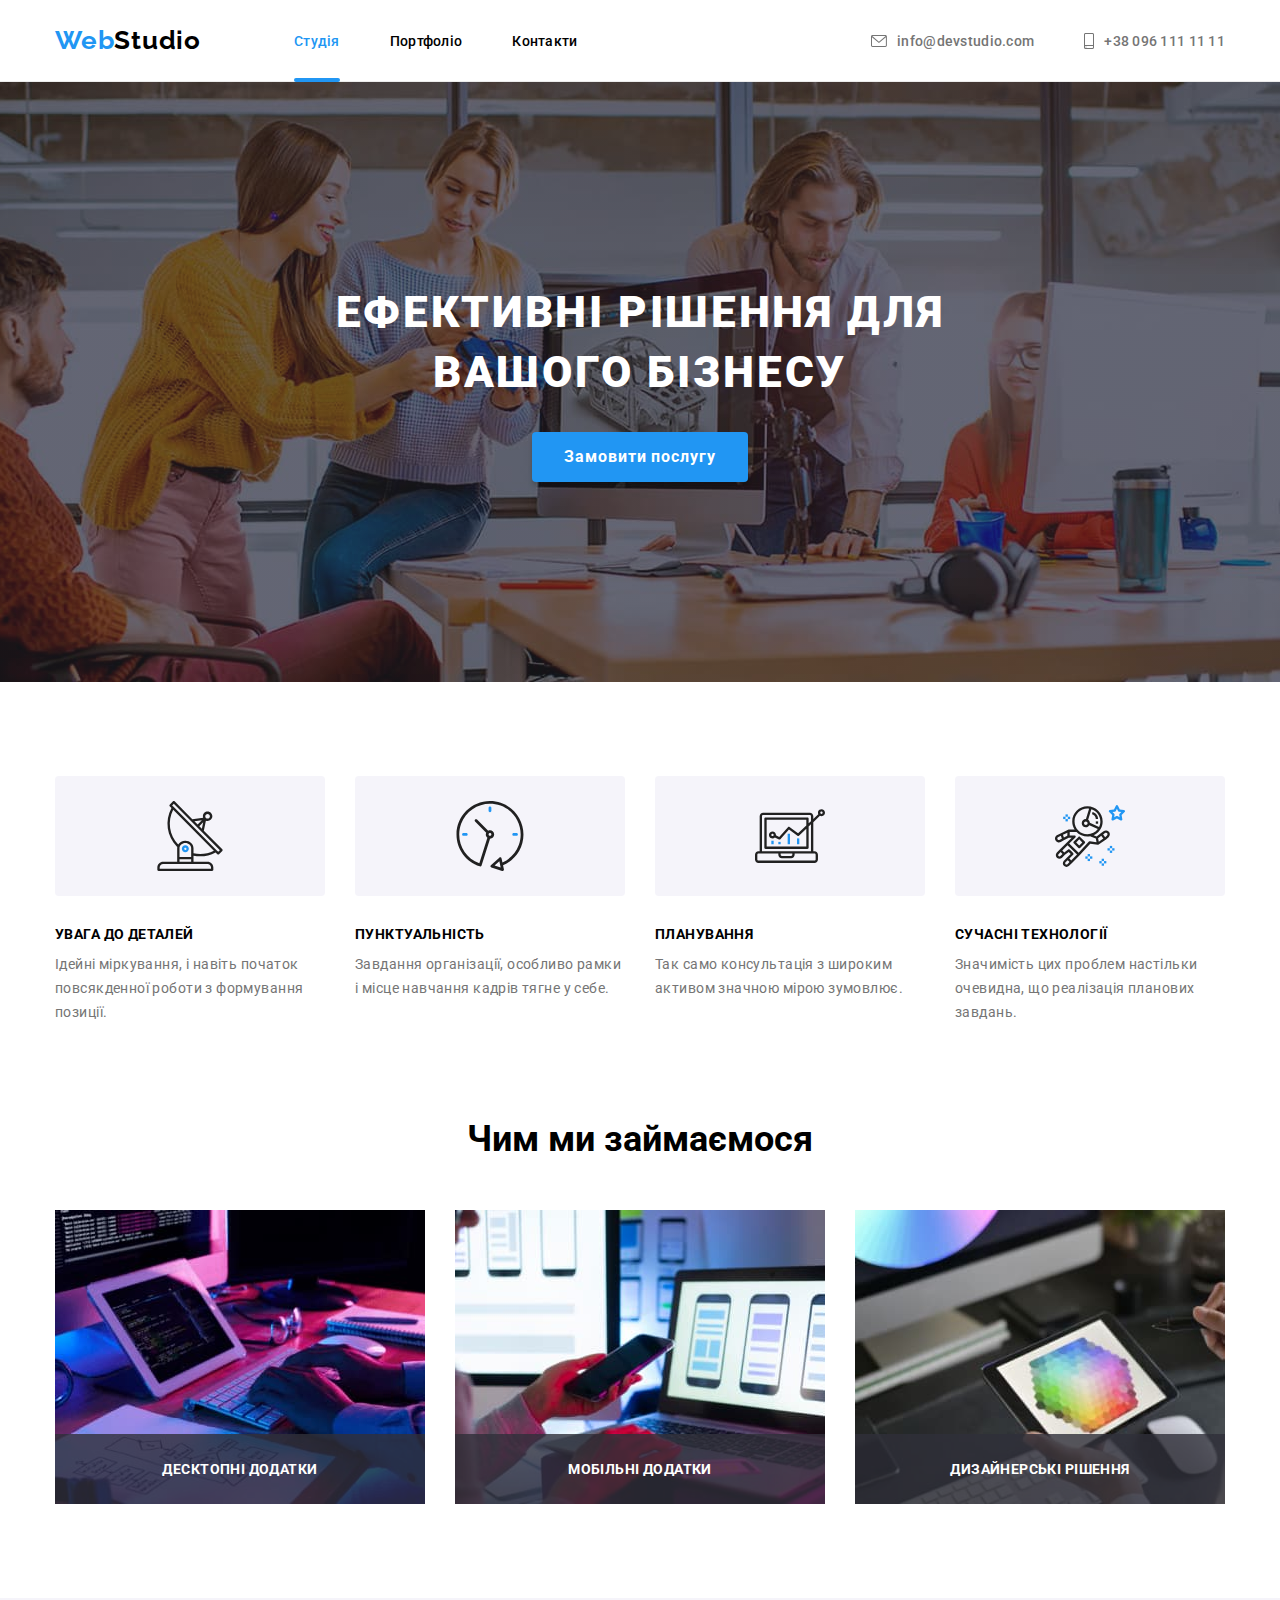
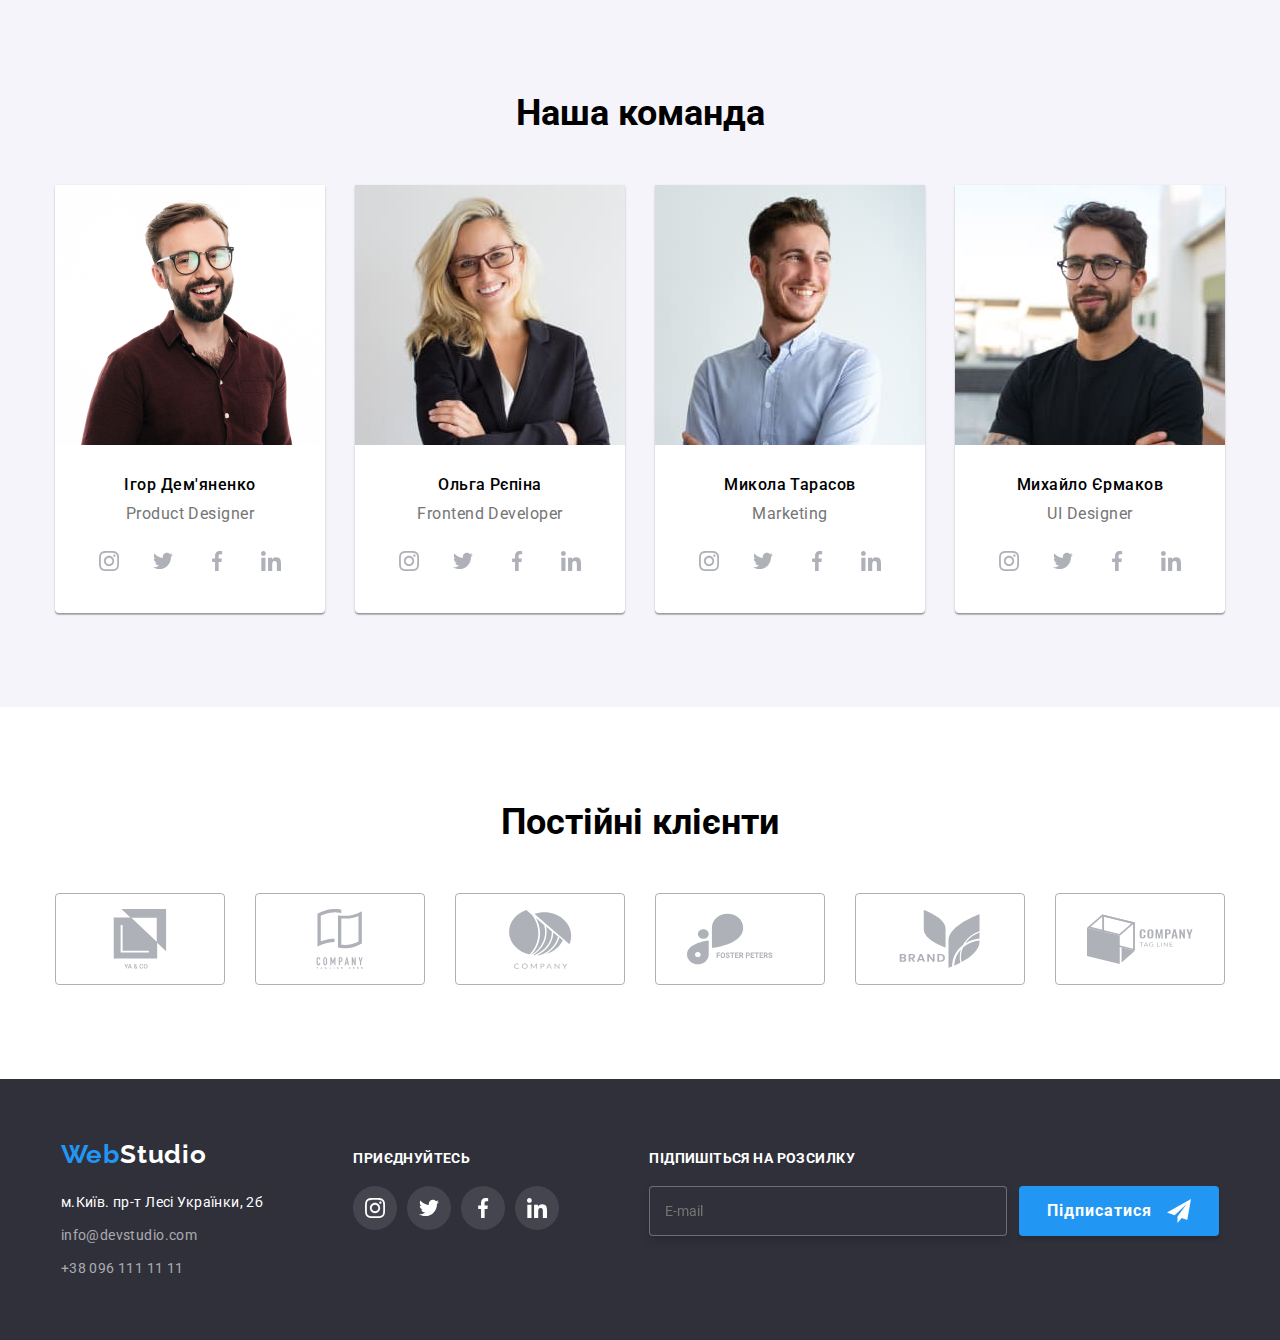
==== commit e530562a: "hw8/picture" ====
--- a/index.html
+++ b/index.html
@@ -38,34 +38,39 @@
       </ul>
       <!-- MobMenu -->
       <button class="mob-menu__btn mob-menu__btn_open" data-menu-open>
-        <svg class="mob-menu__burger" width="24" height="16">
+        <svg class="mob-menu__icon" width="24" height="16">
           <use href="./images/icons.svg#icon-burger"></use>
         </svg>
       </button>
       <div class="mob-menu mob-menu_flex is-hidden" data-menu>
         <div>
           <button class="mob-menu__btn mob-menu__btn_close" data-menu-close>
-            <svg class="mob-menu__cross" width="40" height="40">
+            <svg class="mob-menu__icon mob-menu__icon_cross" width="40" height="40">
               <use href="./images/icons.svg#icon-close"></use>
             </svg>
           </button>
           <ul class="mob-menu-list list">
             <li class="mob-menu-list__item">
-              <a class="mob-menu-list__link link active" href="./index.html">Студия</a>
+              <a class="mob-menu-list__link active" href="./index.html">Студія</a>
             </li>
             <li class="mob-menu-list__item">
-              <a class="mob-menu-list__link link" href="./portfolio.html">Портфолио</a>
+              <a class="mob-menu-list__link" href="./portfolio.html">Портфоліо</a>
             </li>
             <li class="mob-menu-list__item">
-              <a class="mob-menu-list__link link" href="">Контакты</a>
+              <a class="mob-menu-list__link" href="">Контакти</a>
             </li>
           </ul>
         </div>
         <div class="mob-menu-list__down">
-          <a class="mob-menu-list__tell link" href="tel:+380961111111">
-            +38 096 111 11 11</a>
-          <a class="mob-menu-list__mail link" href="mailto:info@devstudio.com">info@devstudio.com</a>
-          <ul class="mob-menu-list__social list">
+          <ul class="mob-menu-list__contacts">
+            <li class="mob-menu-list__contacts-item"><a class="mob-menu-list__tell" href="tel:+380961111111">
+                +38 096 111 11 11</a>
+            </li>
+            <li class="mob-menu-list__contacts-item">
+              <a class="mob-menu-list__mail" href="mailto:info@devstudio.com">info@devstudio.com</a>
+            </li>
+          </ul>
+          <ul class="mob-menu-list__social">
             <li class="mob-menu-list__social-item">Instagram</li>
             <li class="mob-menu-list__social-item">Twitter</li>
             <li class="mob-menu-list__social-item">Facebook</li>
@@ -146,8 +151,21 @@
         <h2 class="team__title title-block">Наша команда</h2>
         <ul class="team__list">
           <li class="team__item item-team">
-            <img srcset="./images/team/desktop-product-designer@2x.jpg 2x"
-              src="./images/team/desktop-product-designer.jpg" alt="фото Ольга Репина" width="270">
+            <picture>
+              <source
+                srcset="./images/team/product-designer/desktop-product-designer.img.jpg 1x, ./images/team/product-designer/desktop-product-designer.img@2x.jpg 2x"
+                media="(min-width: 1200px)">
+
+              <source
+                srcset="./images/team/product-designer/tablet-product-designer-img.jpg 1x, ./images/team/product-designer/tablet-product-designer-img@2x.jpg 2x"
+                media="(min-width: 768px)">
+
+              <source
+                srcset="./images/team/product-designer/mobile-product-designer-img.jpg 1x, ./images/team/product-designer/mobile-product-designer-img@2x.jpg 2x"
+                media="(min-width: 280px)">
+
+              <img src="./images/team/product-designer/mobile-product-designer-img.jpg" alt="фото Ігора">
+            </picture>
             <div class="item-team__content">
               <h3 class="item-team__title">Ігор Дем'яненко</h3>
               <p class="item-team__text" lang="en">Product Designer</p>
--- a/css/main.min.css
+++ b/css/main.min.css
@@ -1 +1 @@
-a{text-decoration:none}ul,ol,li{list-style:none;margin:0;padding:0}img{display:block}button{cursor:pointer}h1,h2,h3,h4,h5,h6,p{margin:0}body{font-size:14px;color:var(--black-text-colot);font-family:var(--primary-font)}.container{margin:0 auto;padding:0 15px}@media(min-width: 480px){.container{max-width:480px}}@media(min-width: 768px){.container{max-width:768px}}@media(min-width: 1200px){.container{max-width:1200px}}.section{padding:60px 0}@media(min-width: 1200px){.section{padding:94px 0}}:root{--primary-font: "Roboto", sans-serif;--secondary-font: "Raleway", sans-serif;--white-base-color: #fff;--third-background-color: #f5f4fa;--black-background-color: #2F303A;--black-text-color: #212121;--grey-text-color: #757575;--white-alfa-color: rgba(255, 255, 255, 0.6);--blue-accent-color: #2196F3}.advantages__title--hidden,.visually--hidden,.ourworks__title--hidden{position:absolute;width:1px;height:1px;margin:-1px;padding:0;overflow:hidden;border:0;clip:rect(0 0 0 0)}.title-block{font-weight:700;font-size:28px;line-height:1.1785714286;text-align:center;margin-bottom:30px}@media(min-width: 1200px){.title-block{font-size:36px;margin-bottom:50px}}.logo{font-family:var(--secondary-font);font-weight:700;letter-spacing:.03em;font-size:24px;line-height:1.1666666667;padding:16px 0}.logo:not(:last-child){margin:0 88px 0 0}@media screen and (min-width: 768px){.logo{padding:25px 0}}@media screen and (min-width: 1200px){.logo{font-size:26px;line-height:1.1923076923}.logo:not(:last-child){margin:0 93px 0 0}}.logo__link{color:#000}.logo__link span{color:var(--blue-accent-color)}.footer-logo{font-family:var(--secondary-font);font-weight:700;letter-spacing:.03em;font-size:24px;line-height:1.1666666667;color:var(--white-base-color);margin:0 0 20px 0;display:inline-block}@media screen and (min-width: 1200px){.footer-logo{font-size:26px;line-height:1.1923076923}}.backdrop{position:fixed;top:0;left:0;width:100%;height:100%;background:rgba(0,0,0,.2);transition-property:opacity,transform,visibility;transition-duration:250ms;transition-timing-function:cubic-bezier(0.4, 0, 0.2, 1)}.backdrop--hidden{transform:scale(0.5);opacity:0;pointer-events:none;visibility:hidden}.modal{position:absolute;top:50%;left:50%;width:310px;transform:translate(-50%, -50%);background-color:var(--white-base-color);box-shadow:0px 1px 3px rgba(0,0,0,.12),0px 1px 1px rgba(0,0,0,.14),0px 2px 1px rgba(0,0,0,.2);border-radius:4px}@media screen and (min-width: 480px){.modal{width:450px}}@media screen and (min-width: 1200px){.modal{width:528px}}.modal__btn{position:absolute;top:8px;right:8px;width:30px;height:30px;padding:0;border:1px solid rgba(0,0,0,.2);border-radius:50%;background-color:var(--blue-accent-color);transition-property:background-color;transition-duration:250ms;transition-timing-function:cubic-bezier(0.4, 0, 0.2, 1)}.modal__btn:hover{background-color:#fff}.modal__btn::before{position:absolute;top:12px;left:8px;transform:rotate(113deg);content:"";width:18px;height:3px;background-color:#fff;border-radius:2px;transition-property:transform,background-color;transition-duration:250ms;transition-timing-function:cubic-bezier(0.4, 0, 0.2, 1)}.modal__btn::after{position:absolute;top:15px;left:3px;transform:rotate(50deg);content:"";width:14px;height:3px;content:"";background-color:#fff;border-radius:2px;transition-property:transform,background-color;transition-duration:250ms;transition-timing-function:cubic-bezier(0.4, 0, 0.2, 1)}.modal__btn:focus::before,.modal__btn:hover::before{transform:rotate(45deg);background-color:var(--blue-accent-color);top:13px;left:4px;width:20px;height:3px}.modal__btn:focus::after,.modal__btn:hover::after{background-color:var(--blue-accent-color);transform:rotate(-45deg);top:13px;left:4px;width:20px;height:3px}.modal__form{max-width:310px;padding:30px 30px 10px;display:flex;flex-direction:column}@media screen and (min-width: 480px){.modal__form{max-width:450px;padding:40px}}@media(min-width: 1200px){.modal__form{max-width:528px}}.modal__title{font-weight:700;letter-spacing:.03em;font-size:20px;line-height:1.15;text-align:center;color:var(--black-text-color);margin-bottom:12px}.modal__label{margin-bottom:4px}.modal__subtitle{font-size:12px;line-height:1.1666666667;letter-spacing:.01em;color:var(--grey-text-color)}.modal__wrapper{position:relative;margin-bottom:10px}.modal__input{width:100%;height:40px;padding:14px 0 14px 42px;border:1px solid rgba(33,33,33,.2);border-radius:4px;outline:none;transition-property:border;transition-duration:250ms;transition-timing-function:cubic-bezier(0.4, 0, 0.2, 1)}.modal__input:focus{border:1px solid var(--blue-accent-color)}.modal__icon{position:absolute;top:50%;left:15px;transform:translateY(-50%);transition-property:fill;transition-duration:250ms;transition-timing-function:cubic-bezier(0.4, 0, 0.2, 1)}.modal__input:focus+.modal__icon{fill:var(--blue-accent-color)}.modal__message{width:100%;height:120px;padding:12px 16px;margin-bottom:20px;border:1px solid rgba(33,33,33,.2);border-radius:4px;resize:none;outline:none;transition-property:border;transition-duration:250ms;transition-timing-function:cubic-bezier(0.4, 0, 0.2, 1)}.modal__message::placeholder{font-weight:400;font-size:12px;line-height:1.1666666667;letter-spacing:.01em;color:rgba(117,117,117,.5)}.modal__message:focus{border:1px solid var(--blue-accent-color)}.checkbox{appearance:none}.label--checkbox{display:flex;align-items:center;margin:0 0 30px 10px;text-align:center;font-weight:400;font-size:12px;line-height:1.1666666667;letter-spacing:.03em;color:var(--grey-text-color)}.label--checkbox>a{text-decoration:underline;color:var(--blue-accent-color)}@media(min-width: 1200px){.label--checkbox{font-size:14px;line-height:1.7142857143}}.checkbox-icon__wrap{border:2px solid #212121;border-radius:2px;margin-right:9px}.modal__checkbox:checked+.checkbox-icon__wrap{background-color:var(--blue-accent-color);border:none}.modal-form__btn{align-self:center;font-weight:700;font-size:16px;line-height:1.875;color:var(--white-base-color);padding:10px 20px;background:var(--blue-accent-color);box-shadow:0px 4px 4px rgba(0,0,0,.15);border-radius:4px;border:none}@media screen and (min-width: 480px){.modal-form__btn{padding:10px 52px}}.footer-form__title{margin-bottom:20px;font-weight:700;letter-spacing:.03em;text-align:center;line-height:1.1428571429;text-transform:uppercase;color:var(--white-base-color)}@media(min-width: 1200px){.footer-form__title{text-align:start}}.footer-form__wrapper{display:flex;flex-direction:column;align-items:center;row-gap:20px}@media(min-width: 1200px){.footer-form__wrapper{flex-direction:row;column-gap:12px}}.footer-form__email{width:300px;height:50px;padding:15px;background:var(--black-background-color);border:1px solid rgba(255,255,255,.3);filter:drop-shadow(0px 4px 4px rgba(0, 0, 0, 0.15));border-radius:4px;outline:none;transition-property:border;transition-duration:250ms;transition-timing-function:cubic-bezier(0.4, 0, 0.2, 1)}.footer-form__email:focus{border:1px solid var(--blue-accent-color);color:var(--white-base-color)}@media(min-width: 480px){.footer-form__email{width:450px}}@media(min-width: 1200px){.footer-form__email{width:358px}}.footer-form__btn{position:relative;display:flex;align-items:center;column-gap:10px;min-width:200px;height:50px;padding:10px 28px;font-weight:700;font-size:16px;line-height:1.875;letter-spacing:.06em;background:var(--blue-accent-color);box-shadow:0px 4px 4px rgba(0,0,0,.15);border-radius:4px;color:var(--white-base-color);border:none}.icon--check-mark{opacity:0}.footer-form__btn:hover .icon--check-mark{animation-name:checkMarkAttention;animation-duration:1s;animation-delay:.8s;animation-timing-function:cubic-bezier(0.455, 0.03, 0.515, 0.955);animation-iteration-count:infinite}@keyframes checkMarkAttention{50%{opacity:1}}.icon--send{position:absolute;right:28px;fill:var(--white-base-color)}.footer-form__btn:hover .icon--send{animation-name:iconPlane;animation-duration:.7s;animation-timing-function:cubic-bezier(0.755, 0.05, 0.855, 0.06);animation-fill-mode:forwards;z-index:100}@keyframes iconPlane{0%{transform:translate(0px, 0px)}100%{transform:translate(100px, -150px);opacity:0}}.mob-menu{width:100vw;height:100vh;position:fixed;background-color:#fff;top:0;right:0;padding:15px 10px 48px 40px;z-index:999}.mob-menu_flex{display:flex;flex-direction:column;justify-content:space-between}.mob-menu__btn{transition-property:fill;transition-duration:250ms;transition-timing-function:cubic-bezier(0.4, 0, 0.2, 1)}.mob-menu__btn:hover>svg{fill:var(--blue-accent-color)}.mob-menu__btn_open{display:flex;align-items:center;justify-content:center;width:40px;height:40px;background-color:rgba(0,0,0,0);color:#212121;border:none;margin-left:auto;cursor:pointer}@media screen and (min-width: 768px){.mob-menu__btn_open{display:none}}.mob-menu__btn_close{display:flex;align-items:center;justify-content:center;background-color:rgba(0,0,0,0);color:#212121;border:none;margin-left:auto;cursor:pointer}.mob-menu-list__item:not(:last-child){margin-bottom:32px}.mob-menu-list__link{font-family:Roboto;font-weight:500;font-size:40px;line-height:1.18;letter-spacing:.02em;color:var(--black-text-color);transition-property:color;transition-duration:250ms;transition-timing-function:cubic-bezier(0.4, 0, 0.2, 1)}.mob-menu-list__link:focus,.mob-menu-list__link:hover{color:var(--blue-accent-color)}.mob-menu-list__tell{display:block;margin-bottom:32px;font-family:Roboto;font-style:normal;font-weight:500;font-size:30px;line-height:1;letter-spacing:.02em;color:var(--blue-accent-color)}@media screen and (min-width: 480px){.mob-menu-list__tell{font-size:34px;line-height:1.1764705882}}.mob-menu-list__mail{display:block;font-family:Roboto;font-style:normal;font-weight:500;font-size:24px;line-height:1.17;letter-spacing:.02em;color:var(--grey-text-color);margin-bottom:40px}@media screen and (min-width: 480px){.mob-menu-list__mail{margin-bottom:64px}}.mob-menu-list__social{display:flex;flex-wrap:wrap;gap:20px}.mob-menu-list__social-item{position:relative;font-weight:500;font-size:18px;line-height:1.22;letter-spacing:.02em;color:var(--blue-accent-color);cursor:pointer}.mob-menu-list__social-item:not(:first-child)::before{content:"";display:block;position:absolute;top:0;left:-10px;width:1px;height:22px;background-color:rgba(33,33,33,.2)}@media screen and (max-width: 407px){.mob-menu-list__social-item:last-child{margin-left:10px}}.mob-menu.is-hidden{opacity:0;visibility:hidden;pointer-events:none}.header{border-bottom:1px solid #ececec}.header__container{display:flex;align-items:center}.header__menu{display:flex;align-items:center}.header__contacts{display:none}@media(min-width: 768px){.header__contacts{display:block;margin-left:auto}}@media screen and (min-width: 1200px){.header__contacts{display:flex}.header__contacts>li:not(:last-child){margin:0 50px 0 0px}}.menu__list{display:none}@media(min-width: 768px){.menu__list{display:flex;align-items:center}}.menu__item:not(:last-child){margin:0 50px 0 0}.menu__link{display:block;padding:32px 0;color:inherit;font-weight:500;letter-spacing:.02em;line-height:1.1428571429;transition-property:color;transition-duration:250ms;transition-timing-function:cubic-bezier(0.4, 0, 0.2, 1)}.menu__link:hover{color:var(--blue-accent-color)}.active{color:var(--blue-accent-color);position:relative}.active::after{position:absolute;bottom:-1px;left:0;content:"";width:100%;height:4px;background:var(--blue-accent-color);border-radius:2px;display:block}.header-contacts__link{display:flex;align-items:center;column-gap:10px;color:var(--grey-text-color);letter-spacing:.02em;font-weight:500;font-size:12px;line-height:1.1666666667;padding:5px 0;transition-property:color;transition-duration:250ms;transition-timing-function:cubic-bezier(0.4, 0, 0.2, 1)}.header-contacts__link:hover,.header-contacts__link:focus{color:var(--blue-accent-color)}@media screen and (min-width: 1200px){.header-contacts__link{padding:32px 0;font-size:14px;line-height:1.1428571429}}.contacts__icon{fill:currentColor}@media screen and (max-width: 1200px){.icon--mail{width:14px;height:10px}}@media screen and (max-width: 1200px){.icon--tel{width:10px;height:14px}}.intro{margin:0 auto;max-width:1600px;padding:118px 0;text-align:center;background:var(--black-background-color);background-image:linear-gradient(to right, rgba(47, 48, 58, 0.4), rgba(47, 48, 58, 0.4)),url(../../../images/bg/bg-mob-hd.jpg);background-repeat:no-repeat;background-position:center;background-size:cover}@media screen and (min-device-pixel-ratio: 2),screen and (min-resolution: 192dpi),screen and (min-resolution: 2dppx){.intro{background-image:linear-gradient(to right, rgba(47, 48, 58, 0.4), rgba(47, 48, 58, 0.4)),url(../../../images/bg/bg-mob-hd@2x.jpg)}}@media(min-width: 768px){.intro{background-image:linear-gradient(to right, rgba(47, 48, 58, 0.4), rgba(47, 48, 58, 0.4)),url(../../../images/bg/bg-tab-hd.jpg)}}@media screen and (min-width: 768px)and (min-device-pixel-ratio: 2),screen and (min-width: 768px)and (min-resolution: 192dpi),screen and (min-width: 768px)and (min-resolution: 2dppx){.intro{background-image:linear-gradient(to right, rgba(47, 48, 58, 0.4), rgba(47, 48, 58, 0.4)),url(../../../images/bg/bg-tab-hd@2x.jpg)}}@media screen and (min-width: 1200px){.intro{padding:200px 0;background-image:linear-gradient(to right, rgba(47, 48, 58, 0.4), rgba(47, 48, 58, 0.4)),url(../../../images/bg/intro-bg__Img.jpg)}}@media screen and (min-width: 1200px)and (min-device-pixel-ratio: 2),screen and (min-width: 1200px)and (min-resolution: 192dpi),screen and (min-width: 1200px)and (min-resolution: 2dppx){.intro{background-image:linear-gradient(to right, rgba(47, 48, 58, 0.4), rgba(47, 48, 58, 0.4)),url(../../../images/bg/intro-bg@2x.jpg)}}.intro__title{color:var(--white-base-color);text-transform:uppercase;letter-spacing:.06em;font-size:26px;line-height:42px;line-height:1.6153846154;margin-left:auto;margin-right:auto;margin-bottom:30px;max-width:360px}@media screen and (min-width: 1200px){.intro__title{font-weight:900;font-size:44px;line-height:1.3636363636;max-width:696px}}.intro__button{color:var(--white-base-color);background-color:var(--blue-accent-color);min-width:200px;padding:10px 32px;box-shadow:0px 4px 4px rgba(0,0,0,.15);border-radius:4px;font-weight:700;font-size:16px;font-family:inherit;line-height:1.875;letter-spacing:.06em;border:none}@media screen and (min-width: 1200px){.intro__button{min-width:216px}}.advantages__list{display:flex;justify-content:center;flex-wrap:wrap;gap:30px}.advantages__item::before{content:"";display:block;height:120px;margin-bottom:30px;background-color:var(--third-background-color);background-repeat:no-repeat;background-position:center;border-radius:4px}@media(min-width: 480px){.advantages__item{max-width:450px}}@media(min-width: 768px){.advantages__item{max-width:354px}}@media(min-width: 1200px){.advantages__item{max-width:270px}}.advantages__item--antenna::before{background-image:url(../images/bg-svg/antenna.svg)}.advantages__item--clock::before{background-image:url(../images/bg-svg/clock.svg)}.advantages__item--diagram::before{background-image:url(../images/bg-svg/diagram.svg)}.advantages__item--astronaut::before{background-image:url(../images/bg-svg/astronaut.svg)}.advantages__subtitle{text-align:center;font-size:14px;margin-bottom:10px;font-weight:700;letter-spacing:.03em;line-height:1.1428571429;text-transform:uppercase}@media(min-width: 768px){.advantages__subtitle{text-align:start}}.advantages__text{color:var(--grey-text-color);line-height:1.7142857143;letter-spacing:.03em}.whatwedo{display:none;padding-top:0}.whatwedo__gallery{display:flex;align-items:center;gap:30px}@media(min-width: 1200px){.whatwedo{display:flex}}.whatwedo__item{flex:1 1 33.3333%;position:relative}.whatwedo__item>img{max-width:100%}.whatwedo__overlay{position:absolute;bottom:0;left:0;width:100%;height:70px;display:flex;justify-content:center;align-items:center;background:rgba(47,48,58,.8)}.whatwedo__text{font-weight:700;line-height:1.1428571429;letter-spacing:.03em;text-transform:uppercase;color:var(--white-base-color)}.team{background:var(--third-background-color)}.team__list{display:flex;justify-content:center;flex-wrap:wrap;gap:30px}.team__item{width:450px;box-shadow:0px 1px 3px rgba(0,0,0,.12),0px 1px 1px rgba(0,0,0,.14),0px 2px 1px rgba(0,0,0,.2);border-radius:0px 0px 4px 4px;background-color:var(--white-base-color)}.team__item>img{width:100%;height:auto}@media(min-width: 768px){.team__item{max-width:354px}}@media(min-width: 1200px){.team__item{max-width:270px}}.item-team__content{flex:1 1 auto;text-align:center;padding:30px 5px}.item-team__title{font-size:16px;font-weight:500;line-height:1.1875;letter-spacing:.03em;margin-bottom:10px}.item-team__text{color:var(--grey-text-color);font-size:16px;line-height:1.1875;letter-spacing:.03em;margin-bottom:16px}.team-icon__list{display:flex;justify-content:center;align-items:center;column-gap:10px}.team-icon__item{width:44px;height:44px}.team-icon__link{display:flex;justify-content:center;align-items:center;border-radius:50%;width:100%;height:100%;color:#afb1b8;transition-property:color,background-color;transition-duration:250ms;transition-timing-function:cubic-bezier(0.4, 0, 0.2, 1)}.team-icon__link:focus,.team-icon__link:hover{color:var(--white-base-color);background-color:var(--blue-accent-color)}.team__icon{fill:currentColor}.clients__list{display:flex;justify-content:center;flex-wrap:wrap;gap:30px}.clients__item{width:170px;height:92px}@media(min-width: 480px)and (max-width: 768px){.clients__item{width:210px}}@media(min-width: 768px)and (max-width: 1200px){.clients__item{width:226px}}.clients__link{display:flex;align-items:center;justify-content:center;border:1px solid #afb1b8;border-radius:4px;color:#afb1b8;width:100%;height:100%;transition-property:color,border;transition-duration:250ms;transition-timing-function:cubic-bezier(0.4, 0, 0.2, 1)}.clients__link:focus,.clients__link:hover{border:1px solid var(--blue-accent-color);color:var(--blue-accent-color)}.clients__icon{fill:currentColor}.footer{background:var(--black-background-color);padding:60px 0}.footer__container{display:flex;flex-wrap:wrap;flex-direction:column;align-items:center;gap:60px}@media(min-width: 768px){.footer__container{flex-direction:row;justify-content:center;align-items:baseline;column-gap:165px}}@media(min-width: 1200px){.footer__container{column-gap:90px}}.footer__info{text-align:center}@media(min-width: 1200px){.footer__info{text-align:start}}.footer__address{font-style:normal;line-height:1.7142857143;letter-spacing:.03em}.address__list>li:not(:last-child){margin:0 0 9px 0}.address__link{color:var(--white-alfa-color)}.address__link--white{color:var(--white-base-color)}.address__link--white:focus,.address__link--white:hover,.address__link:hover,.address__link:focus{color:var(--blue-accent-color);transition:all .3s linear}.socials__title{font-weight:700;line-height:1.1428571429;letter-spacing:.03em;text-align:center;text-transform:uppercase;color:var(--white-base-color);margin-bottom:20px}@media(min-width: 1200px){.socials__title{text-align:start}}.socials__list{display:flex;align-items:center;column-gap:10px}.socials__item{width:44px;height:44px}.socials__link{display:flex;justify-content:center;align-items:center;color:var(--white-base-color);background:rgba(255,255,255,.1);border-radius:50%;width:100%;height:100%;transition-property:background-color;transition-duration:250ms;transition-timing-function:cubic-bezier(0.4, 0, 0.2, 1)}.socials__link:focus,.socials__link:hover{background-color:var(--blue-accent-color)}.socials__icon{fill:currentColor}.ourworks-list__buttons{display:flex;flex-wrap:wrap;justify-content:flex-start;margin-bottom:40px;gap:15px 8px}@media(min-width: 768px){.ourworks-list__buttons{margin-bottom:30px;justify-content:center}}@media(min-width: 1200px){.ourworks-list__buttons{margin-bottom:50px}}.buttons__item{flex:0 0 auto}.buttons__item>.btn{font-weight:500;font-size:16px;line-height:1.625;font-family:inherit;padding:6px 25px;background:var(--third-background-color);border-radius:4px;letter-spacing:.03em;border:none;transition-property:background-color,color,box-shadow;transition-duration:250ms;transition-timing-function:cubic-bezier(0.4, 0, 0.2, 1)}.buttons__item>.btn:hover,.buttons__item>.btn:focus{background-color:var(--blue-accent-color);color:var(--white-base-color);box-shadow:0px 3px 1px rgba(0,0,0,.1),0px 1px 2px rgba(0,0,0,.08),0px 2px 2px rgba(0,0,0,.12)}.ourworks-cards__list{display:flex;justify-content:center;flex-wrap:wrap;gap:30px}.ourworks-card__item{max-width:450px}@media(min-width: 768px){.ourworks-card__item{flex-basis:calc((100% - 30px)/2);max-width:354px}.ourworks-card__item:last-child{margin-right:auto}}@media(min-width: 1200px){.ourworks-card__item{flex-basis:calc((100% - 60px)/3);max-width:370px}}.ourworks-card__link{display:flex;flex-direction:column;height:100%;color:inherit;transition-property:box-shadow;transition-duration:250ms;transition-timing-function:cubic-bezier(0.4, 0, 0.2, 1)}.ourworks-card__link:hover,.ourworks-card__link:focus{box-shadow:0px 1px 1px rgba(0,0,0,.12),0px 4px 4px rgba(0,0,0,.06),1px 4px 6px rgba(0,0,0,.16)}.ourworks-card__img{width:450px;max-width:100%;height:auto}.ourworks-card__content{display:flex;flex-direction:column;flex-grow:1;padding:20px 24px;border:1px solid #eee;border-top:none}.ourworks-card__title{flex-grow:1;font-weight:700;font-size:18px;line-height:2.5714285714;letter-spacing:.06em;margin-bottom:4px}.ourworks-card__text{font-size:16px;line-height:1.875;color:var(--grey-text-color);letter-spacing:.03em;background-color:#fff}.ourworks-card__overlay{position:relative;overflow:hidden}.overlay-card__text{position:absolute;top:0;left:0;width:100%;height:100%;padding:63px 24px;background:rgba(33,150,243,.9);color:var(--white-base-color);font-size:18px;line-height:1.5555555556;letter-spacing:.03em;transform:translateY(101%);transition-property:transform;transition-duration:250ms;transition-timing-function:cubic-bezier(0.4, 0, 0.2, 1)}.ourworks-card__link:hover .overlay-card__text,.ourworks-card__link:focus .overlay-card__text{transform:translateY(0%)}/*# sourceMappingURL=main.min.css.map */+a{text-decoration:none}ul,ol,li{list-style:none;margin:0;padding:0}img{display:block}button{cursor:pointer}h1,h2,h3,h4,h5,h6,p{margin:0}body{font-size:14px;color:var(--black-text-colot);font-family:var(--primary-font)}.container{margin:0 auto;padding:0 15px}@media(min-width: 480px){.container{max-width:480px}}@media(min-width: 768px){.container{max-width:768px}}@media(min-width: 1200px){.container{max-width:1200px}}.section{padding:60px 0}@media(min-width: 1200px){.section{padding:94px 0}}:root{--primary-font: "Roboto", sans-serif;--secondary-font: "Raleway", sans-serif;--white-base-color: #fff;--third-background-color: #f5f4fa;--black-background-color: #2F303A;--black-text-color: #212121;--grey-text-color: #757575;--white-alfa-color: rgba(255, 255, 255, 0.6);--blue-accent-color: #2196F3}.advantages__title--hidden,.visually--hidden,.ourworks__title--hidden{position:absolute;width:1px;height:1px;margin:-1px;padding:0;overflow:hidden;border:0;clip:rect(0 0 0 0)}.title-block{font-weight:700;font-size:28px;line-height:1.1785714286;text-align:center;margin-bottom:30px}@media(min-width: 1200px){.title-block{font-size:36px;margin-bottom:50px}}.logo{font-family:var(--secondary-font);font-weight:700;letter-spacing:.03em;font-size:24px;line-height:1.1666666667;padding:16px 0}@media screen and (min-width: 768px){.logo{padding:25px 0}.logo:not(:last-child){margin:0 88px 0 0}}@media screen and (min-width: 1200px){.logo{font-size:26px;line-height:1.1923076923}.logo:not(:last-child){margin:0 93px 0 0}}.logo__link{color:#000}.logo__link span{color:var(--blue-accent-color)}.footer-logo{font-family:var(--secondary-font);font-weight:700;letter-spacing:.03em;font-size:24px;line-height:1.1666666667;color:var(--white-base-color);margin:0 0 20px 0;display:inline-block}@media screen and (min-width: 1200px){.footer-logo{font-size:26px;line-height:1.1923076923}}.backdrop{position:fixed;top:0;left:0;width:100%;height:100%;background:rgba(0,0,0,.2);transition-property:opacity,transform,visibility;transition-duration:250ms;transition-timing-function:cubic-bezier(0.4, 0, 0.2, 1)}.backdrop--hidden{transform:scale(0.5);opacity:0;pointer-events:none;visibility:hidden}.modal{position:absolute;top:50%;left:50%;width:310px;transform:translate(-50%, -50%);background-color:var(--white-base-color);box-shadow:0px 1px 3px rgba(0,0,0,.12),0px 1px 1px rgba(0,0,0,.14),0px 2px 1px rgba(0,0,0,.2);border-radius:4px}@media screen and (min-width: 480px){.modal{width:450px}}@media screen and (min-width: 1200px){.modal{width:528px}}.modal__btn{position:absolute;top:8px;right:8px;width:30px;height:30px;padding:0;border:1px solid rgba(0,0,0,.2);border-radius:50%;background-color:var(--blue-accent-color);transition-property:background-color;transition-duration:250ms;transition-timing-function:cubic-bezier(0.4, 0, 0.2, 1)}.modal__btn:hover{background-color:#fff}.modal__btn::before{position:absolute;top:12px;left:8px;transform:rotate(113deg);content:"";width:18px;height:3px;background-color:#fff;border-radius:2px;transition-property:transform,background-color;transition-duration:250ms;transition-timing-function:cubic-bezier(0.4, 0, 0.2, 1)}.modal__btn::after{position:absolute;top:15px;left:3px;transform:rotate(50deg);content:"";width:14px;height:3px;content:"";background-color:#fff;border-radius:2px;transition-property:transform,background-color;transition-duration:250ms;transition-timing-function:cubic-bezier(0.4, 0, 0.2, 1)}.modal__btn:focus::before,.modal__btn:hover::before{transform:rotate(45deg);background-color:var(--blue-accent-color);top:13px;left:4px;width:20px;height:3px}.modal__btn:focus::after,.modal__btn:hover::after{background-color:var(--blue-accent-color);transform:rotate(-45deg);top:13px;left:4px;width:20px;height:3px}.modal__form{max-width:310px;padding:30px 30px 10px;display:flex;flex-direction:column}@media screen and (min-width: 480px){.modal__form{max-width:450px;padding:40px}}@media(min-width: 1200px){.modal__form{max-width:528px}}.modal__title{font-weight:700;letter-spacing:.03em;font-size:20px;line-height:1.15;text-align:center;color:var(--black-text-color);margin-bottom:12px}.modal__label{margin-bottom:4px}.modal__subtitle{font-size:12px;line-height:1.1666666667;letter-spacing:.01em;color:var(--grey-text-color)}.modal__wrapper{position:relative;margin-bottom:10px}.modal__input{width:100%;height:40px;padding:14px 0 14px 42px;border:1px solid rgba(33,33,33,.2);border-radius:4px;outline:none;transition-property:border;transition-duration:250ms;transition-timing-function:cubic-bezier(0.4, 0, 0.2, 1)}.modal__input:focus{border:1px solid var(--blue-accent-color)}.modal__icon{position:absolute;top:50%;left:15px;transform:translateY(-50%);transition-property:fill;transition-duration:250ms;transition-timing-function:cubic-bezier(0.4, 0, 0.2, 1)}.modal__input:focus+.modal__icon{fill:var(--blue-accent-color)}.modal__message{width:100%;height:120px;padding:12px 16px;margin-bottom:20px;border:1px solid rgba(33,33,33,.2);border-radius:4px;resize:none;outline:none;transition-property:border;transition-duration:250ms;transition-timing-function:cubic-bezier(0.4, 0, 0.2, 1)}.modal__message::placeholder{font-weight:400;font-size:12px;line-height:1.1666666667;letter-spacing:.01em;color:rgba(117,117,117,.5)}.modal__message:focus{border:1px solid var(--blue-accent-color)}.checkbox{appearance:none}.label--checkbox{display:flex;align-items:center;margin:0 0 30px 10px;text-align:center;font-weight:400;font-size:12px;line-height:1.1666666667;letter-spacing:.03em;color:var(--grey-text-color)}.label--checkbox>a{text-decoration:underline;color:var(--blue-accent-color)}@media(min-width: 1200px){.label--checkbox{font-size:14px;line-height:1.7142857143}}.checkbox-icon__wrap{border:2px solid #212121;border-radius:2px;margin-right:9px}.modal__checkbox:checked+.checkbox-icon__wrap{background-color:var(--blue-accent-color);border:none}.modal-form__btn{align-self:center;font-weight:700;font-size:16px;line-height:1.875;color:var(--white-base-color);padding:10px 20px;background:var(--blue-accent-color);box-shadow:0px 4px 4px rgba(0,0,0,.15);border-radius:4px;border:none}@media screen and (min-width: 480px){.modal-form__btn{padding:10px 52px}}.footer-form__title{margin-bottom:20px;font-weight:700;letter-spacing:.03em;text-align:center;line-height:1.1428571429;text-transform:uppercase;color:var(--white-base-color)}@media(min-width: 1200px){.footer-form__title{text-align:start}}.footer-form__wrapper{display:flex;flex-direction:column;align-items:center;row-gap:20px}@media(min-width: 1200px){.footer-form__wrapper{flex-direction:row;column-gap:12px}}.footer-form__email{width:300px;height:50px;padding:15px;background:var(--black-background-color);border:1px solid rgba(255,255,255,.3);filter:drop-shadow(0px 4px 4px rgba(0, 0, 0, 0.15));border-radius:4px;outline:none;transition-property:border;transition-duration:250ms;transition-timing-function:cubic-bezier(0.4, 0, 0.2, 1)}.footer-form__email:focus{border:1px solid var(--blue-accent-color);color:var(--white-base-color)}@media(min-width: 480px){.footer-form__email{width:450px}}@media(min-width: 1200px){.footer-form__email{width:358px}}.footer-form__btn{position:relative;display:flex;align-items:center;column-gap:10px;min-width:200px;height:50px;padding:10px 28px;font-weight:700;font-size:16px;line-height:1.875;letter-spacing:.06em;background:var(--blue-accent-color);box-shadow:0px 4px 4px rgba(0,0,0,.15);border-radius:4px;color:var(--white-base-color);border:none}.icon--check-mark{opacity:0}.footer-form__btn:hover .icon--check-mark{animation-name:checkMarkAttention;animation-duration:1s;animation-delay:.8s;animation-timing-function:cubic-bezier(0.455, 0.03, 0.515, 0.955);animation-iteration-count:infinite}@keyframes checkMarkAttention{50%{opacity:1}}.icon--send{position:absolute;right:28px;fill:var(--white-base-color)}.footer-form__btn:hover .icon--send{animation-name:iconPlane;animation-duration:.7s;animation-timing-function:cubic-bezier(0.755, 0.05, 0.855, 0.06);animation-fill-mode:forwards;z-index:100}@keyframes iconPlane{0%{transform:translate(0px, 0px)}100%{transform:translate(100px, -150px);opacity:0}}.mob-menu{width:100vw;height:100vh;position:fixed;background-color:#fff;top:0;right:0;padding:48px 40px;z-index:999}.mob-menu_flex{display:flex;flex-direction:column;justify-content:space-between}.mob-menu__icon{transition-property:fill;transition-duration:250ms;transition-timing-function:cubic-bezier(0.4, 0, 0.2, 1)}.mob-menu__icon:hover{fill:var(--blue-accent-color)}.mob-menu__btn{padding:5px}.mob-menu__btn_open{display:flex;align-items:center;justify-content:center;background-color:rgba(0,0,0,0);color:#212121;border:none;margin-left:auto;cursor:pointer}@media screen and (min-width: 768px){.mob-menu__btn_open{display:none}}.mob-menu__btn_close{position:absolute;top:0;right:0;display:flex;align-items:center;justify-content:center;background-color:rgba(0,0,0,0);color:#212121;border:none;cursor:pointer}.mob-menu-list__item:not(:last-child){margin-bottom:32px}.mob-menu-list__link{font-family:Roboto;font-weight:500;font-size:40px;line-height:1.18;letter-spacing:.02em;color:var(--black-text-color);transition-property:color;transition-duration:250ms;transition-timing-function:cubic-bezier(0.4, 0, 0.2, 1)}.mob-menu-list__link:focus,.mob-menu-list__link:hover{color:var(--blue-accent-color)}.mob-menu-list__contacts{margin-bottom:40px}@media screen and (min-width: 480px){.mob-menu-list__contacts{margin-bottom:64px}}.mob-menu-list__contacts-item:not(:last-child){margin-bottom:32px}.mob-menu-list__tell{display:block;font-family:Roboto;font-style:normal;font-weight:500;font-size:25px;line-height:1;letter-spacing:.02em;color:var(--blue-accent-color)}@media screen and (min-width: 480px){.mob-menu-list__tell{font-size:34px;line-height:1.1764705882}}.mob-menu-list__mail{display:block;font-family:Roboto;font-style:normal;font-weight:500;font-size:24px;line-height:1.17;letter-spacing:.02em;color:var(--grey-text-color)}.mob-menu-list__social{display:flex;flex-wrap:wrap;gap:20px}.mob-menu-list__social-item{position:relative;font-weight:500;font-size:18px;line-height:1.22;letter-spacing:.02em;color:var(--blue-accent-color);cursor:pointer}.mob-menu-list__social-item:not(:first-child)::before{content:"";display:block;position:absolute;top:0;left:-10px;width:1px;height:22px;background-color:rgba(33,33,33,.2)}@media screen and (max-width: 407px){.mob-menu-list__social-item:last-child{margin-left:10px}}.mob-menu.is-hidden{opacity:0;visibility:hidden;pointer-events:none}.header{border-bottom:1px solid #ececec}.header__container{display:flex;align-items:center}.header__menu{display:flex;align-items:center}.header__contacts{display:none}@media(min-width: 768px){.header__contacts{display:block;margin-left:auto}}@media screen and (min-width: 1200px){.header__contacts{display:flex}.header__contacts>li:not(:last-child){margin:0 50px 0 0px}}.menu__list{display:none}@media(min-width: 768px){.menu__list{display:flex;align-items:center}}.menu__item:not(:last-child){margin:0 50px 0 0}.menu__link{display:block;padding:32px 0;color:inherit;font-weight:500;letter-spacing:.02em;line-height:1.1428571429;transition-property:color;transition-duration:250ms;transition-timing-function:cubic-bezier(0.4, 0, 0.2, 1)}.menu__link:hover{color:var(--blue-accent-color)}.active{color:var(--blue-accent-color);position:relative}.active::after{position:absolute;bottom:-1px;left:0;content:"";width:100%;height:4px;background:var(--blue-accent-color);border-radius:2px;display:block}.header-contacts__link{display:flex;align-items:center;column-gap:10px;color:var(--grey-text-color);letter-spacing:.02em;font-weight:500;font-size:12px;line-height:1.1666666667;padding:5px 0;transition-property:color;transition-duration:250ms;transition-timing-function:cubic-bezier(0.4, 0, 0.2, 1)}.header-contacts__link:hover,.header-contacts__link:focus{color:var(--blue-accent-color)}@media screen and (min-width: 1200px){.header-contacts__link{padding:32px 0;font-size:14px;line-height:1.1428571429}}.contacts__icon{fill:currentColor}@media screen and (max-width: 1200px){.icon--mail{width:14px;height:10px}}@media screen and (max-width: 1200px){.icon--tel{width:10px;height:14px}}.intro{margin:0 auto;max-width:1600px;padding:118px 0;text-align:center;background:var(--black-background-color);background-image:linear-gradient(to right, rgba(47, 48, 58, 0.4), rgba(47, 48, 58, 0.4)),url(../images/bg/bg-mob-hd.jpg);background-repeat:no-repeat;background-position:center;background-size:cover}@media screen and (min-device-pixel-ratio: 2),screen and (min-resolution: 192dpi),screen and (min-resolution: 2dppx){.intro{background-image:linear-gradient(to right, rgba(47, 48, 58, 0.4), rgba(47, 48, 58, 0.4)),url(../images/bg/bg-mob-hd@2x.jpg)}}@media(min-width: 768px){.intro{background-image:linear-gradient(to right, rgba(47, 48, 58, 0.4), rgba(47, 48, 58, 0.4)),url(../images/bg/bg-tab-hd.jpg)}}@media screen and (min-width: 768px)and (min-device-pixel-ratio: 2),screen and (min-width: 768px)and (min-resolution: 192dpi),screen and (min-width: 768px)and (min-resolution: 2dppx){.intro{background-image:linear-gradient(to right, rgba(47, 48, 58, 0.4), rgba(47, 48, 58, 0.4)),url(../images/bg/bg-tab-hd@2x.jpg)}}@media screen and (min-width: 1200px){.intro{padding:200px 0;background-image:linear-gradient(to right, rgba(47, 48, 58, 0.4), rgba(47, 48, 58, 0.4)),url(../images/bg/intro-bg__Img.jpg)}}@media screen and (min-width: 1200px)and (min-device-pixel-ratio: 2),screen and (min-width: 1200px)and (min-resolution: 192dpi),screen and (min-width: 1200px)and (min-resolution: 2dppx){.intro{background-image:linear-gradient(to right, rgba(47, 48, 58, 0.4), rgba(47, 48, 58, 0.4)),url(../images/bg/intro-bg@2x.jpg)}}.intro__title{color:var(--white-base-color);text-transform:uppercase;letter-spacing:.06em;font-size:26px;line-height:42px;line-height:1.6153846154;margin-left:auto;margin-right:auto;margin-bottom:30px;max-width:360px}@media screen and (min-width: 1200px){.intro__title{font-weight:900;font-size:44px;line-height:1.3636363636;max-width:696px}}.intro__button{color:var(--white-base-color);background-color:var(--blue-accent-color);min-width:200px;padding:10px 32px;box-shadow:0px 4px 4px rgba(0,0,0,.15);border-radius:4px;font-weight:700;font-size:16px;font-family:inherit;line-height:1.875;letter-spacing:.06em;border:none}@media screen and (min-width: 1200px){.intro__button{min-width:216px}}.advantages__list{display:flex;justify-content:center;flex-wrap:wrap;gap:30px}.advantages__item::before{content:"";display:block;height:120px;margin-bottom:30px;background-color:var(--third-background-color);background-repeat:no-repeat;background-position:center;border-radius:4px}@media(min-width: 480px){.advantages__item{max-width:450px}}@media(min-width: 768px){.advantages__item{max-width:354px}}@media(min-width: 1200px){.advantages__item{max-width:270px}}.advantages__item--antenna::before{background-image:url(../images/bg-svg/antenna.svg)}.advantages__item--clock::before{background-image:url(../images/bg-svg/clock.svg)}.advantages__item--diagram::before{background-image:url(../images/bg-svg/diagram.svg)}.advantages__item--astronaut::before{background-image:url(../images/bg-svg/astronaut.svg)}.advantages__subtitle{text-align:center;font-size:14px;margin-bottom:10px;font-weight:700;letter-spacing:.03em;line-height:1.1428571429;text-transform:uppercase}@media(min-width: 768px){.advantages__subtitle{text-align:start}}.advantages__text{color:var(--grey-text-color);line-height:1.7142857143;letter-spacing:.03em}.whatwedo{display:none;padding-top:0}.whatwedo__gallery{display:flex;align-items:center;gap:30px}@media(min-width: 1200px){.whatwedo{display:flex}}.whatwedo__item{flex:1 1 33.3333%;position:relative}.whatwedo__item>img{max-width:100%}.whatwedo__overlay{position:absolute;bottom:0;left:0;width:100%;height:70px;display:flex;justify-content:center;align-items:center;background:rgba(47,48,58,.8)}.whatwedo__text{font-weight:700;line-height:1.1428571429;letter-spacing:.03em;text-transform:uppercase;color:var(--white-base-color)}.team{background:var(--third-background-color)}.team__list{display:flex;justify-content:center;flex-wrap:wrap;gap:30px}.team__item{width:450px;box-shadow:0px 1px 3px rgba(0,0,0,.12),0px 1px 1px rgba(0,0,0,.14),0px 2px 1px rgba(0,0,0,.2);border-radius:0px 0px 4px 4px;background-color:var(--white-base-color)}.team__item>img{width:100%;height:auto}@media(min-width: 768px){.team__item{max-width:354px}}@media(min-width: 1200px){.team__item{max-width:270px}}.item-team__content{flex:1 1 auto;text-align:center;padding:30px 5px}.item-team__title{font-size:16px;font-weight:500;line-height:1.1875;letter-spacing:.03em;margin-bottom:10px}.item-team__text{color:var(--grey-text-color);font-size:16px;line-height:1.1875;letter-spacing:.03em;margin-bottom:16px}.team-icon__list{display:flex;justify-content:center;align-items:center;column-gap:10px}.team-icon__item{width:44px;height:44px}.team-icon__link{display:flex;justify-content:center;align-items:center;border-radius:50%;width:100%;height:100%;color:#afb1b8;transition-property:color,background-color;transition-duration:250ms;transition-timing-function:cubic-bezier(0.4, 0, 0.2, 1)}.team-icon__link:focus,.team-icon__link:hover{color:var(--white-base-color);background-color:var(--blue-accent-color)}.team__icon{fill:currentColor}.clients__list{display:flex;justify-content:center;flex-wrap:wrap;gap:30px}.clients__item{width:170px;height:92px}@media(min-width: 480px)and (max-width: 768px){.clients__item{width:210px}}@media(min-width: 768px)and (max-width: 1200px){.clients__item{width:226px}}.clients__link{display:flex;align-items:center;justify-content:center;border:1px solid #afb1b8;border-radius:4px;color:#afb1b8;width:100%;height:100%;transition-property:color,border;transition-duration:250ms;transition-timing-function:cubic-bezier(0.4, 0, 0.2, 1)}.clients__link:focus,.clients__link:hover{border:1px solid var(--blue-accent-color);color:var(--blue-accent-color)}.clients__icon{fill:currentColor}.footer{background:var(--black-background-color);padding:60px 0}.footer__container{display:flex;flex-wrap:wrap;flex-direction:column;align-items:center;gap:60px}@media(min-width: 768px){.footer__container{flex-direction:row;justify-content:center;align-items:baseline;column-gap:165px}}@media(min-width: 1200px){.footer__container{column-gap:90px}}.footer__info{text-align:center}@media(min-width: 1200px){.footer__info{text-align:start}}.footer__address{font-style:normal;line-height:1.7142857143;letter-spacing:.03em}.address__list>li:not(:last-child){margin:0 0 9px 0}.address__link{color:var(--white-alfa-color)}.address__link--white{color:var(--white-base-color)}.address__link--white:focus,.address__link--white:hover,.address__link:hover,.address__link:focus{color:var(--blue-accent-color);transition:all .3s linear}.socials__title{font-weight:700;line-height:1.1428571429;letter-spacing:.03em;text-align:center;text-transform:uppercase;color:var(--white-base-color);margin-bottom:20px}@media(min-width: 1200px){.socials__title{text-align:start}}.socials__list{display:flex;align-items:center;column-gap:10px}.socials__item{width:44px;height:44px}.socials__link{display:flex;justify-content:center;align-items:center;color:var(--white-base-color);background:rgba(255,255,255,.1);border-radius:50%;width:100%;height:100%;transition-property:background-color;transition-duration:250ms;transition-timing-function:cubic-bezier(0.4, 0, 0.2, 1)}.socials__link:focus,.socials__link:hover{background-color:var(--blue-accent-color)}.socials__icon{fill:currentColor}.ourworks-list__buttons{display:flex;flex-wrap:wrap;justify-content:flex-start;margin-bottom:40px;gap:15px 8px}@media(min-width: 768px){.ourworks-list__buttons{margin-bottom:30px;justify-content:center}}@media(min-width: 1200px){.ourworks-list__buttons{margin-bottom:50px}}.buttons__item{flex:0 0 auto}.buttons__item>.btn{font-weight:500;font-size:16px;line-height:1.625;font-family:inherit;padding:6px 25px;background:var(--third-background-color);border-radius:4px;letter-spacing:.03em;border:none;transition-property:background-color,color,box-shadow;transition-duration:250ms;transition-timing-function:cubic-bezier(0.4, 0, 0.2, 1)}.buttons__item>.btn:hover,.buttons__item>.btn:focus{background-color:var(--blue-accent-color);color:var(--white-base-color);box-shadow:0px 3px 1px rgba(0,0,0,.1),0px 1px 2px rgba(0,0,0,.08),0px 2px 2px rgba(0,0,0,.12)}.ourworks-cards__list{display:flex;justify-content:center;flex-wrap:wrap;gap:30px}.ourworks-card__item{max-width:450px}@media(min-width: 768px){.ourworks-card__item{flex-basis:calc((100% - 30px)/2);max-width:354px}.ourworks-card__item:last-child{margin-right:auto}}@media(min-width: 1200px){.ourworks-card__item{flex-basis:calc((100% - 60px)/3);max-width:370px}}.ourworks-card__link{display:flex;flex-direction:column;height:100%;color:inherit;transition-property:box-shadow;transition-duration:250ms;transition-timing-function:cubic-bezier(0.4, 0, 0.2, 1)}.ourworks-card__link:hover,.ourworks-card__link:focus{box-shadow:0px 1px 1px rgba(0,0,0,.12),0px 4px 4px rgba(0,0,0,.06),1px 4px 6px rgba(0,0,0,.16)}.ourworks-card__img{width:450px;max-width:100%;height:auto}.ourworks-card__content{display:flex;flex-direction:column;flex-grow:1;padding:20px 24px;border:1px solid #eee;border-top:none}.ourworks-card__title{flex-grow:1;font-weight:700;font-size:18px;line-height:2.5714285714;letter-spacing:.06em;margin-bottom:4px}.ourworks-card__text{font-size:16px;line-height:1.875;color:var(--grey-text-color);letter-spacing:.03em;background-color:#fff}.ourworks-card__overlay{position:relative;overflow:hidden}.overlay-card__text{position:absolute;top:0;left:0;width:100%;height:100%;padding:63px 24px;background:rgba(33,150,243,.9);color:var(--white-base-color);font-size:18px;line-height:1.5555555556;letter-spacing:.03em;transform:translateY(101%);transition-property:transform;transition-duration:250ms;transition-timing-function:cubic-bezier(0.4, 0, 0.2, 1)}.ourworks-card__link:hover .overlay-card__text,.ourworks-card__link:focus .overlay-card__text{transform:translateY(0%)}/*# sourceMappingURL=main.min.css.map */